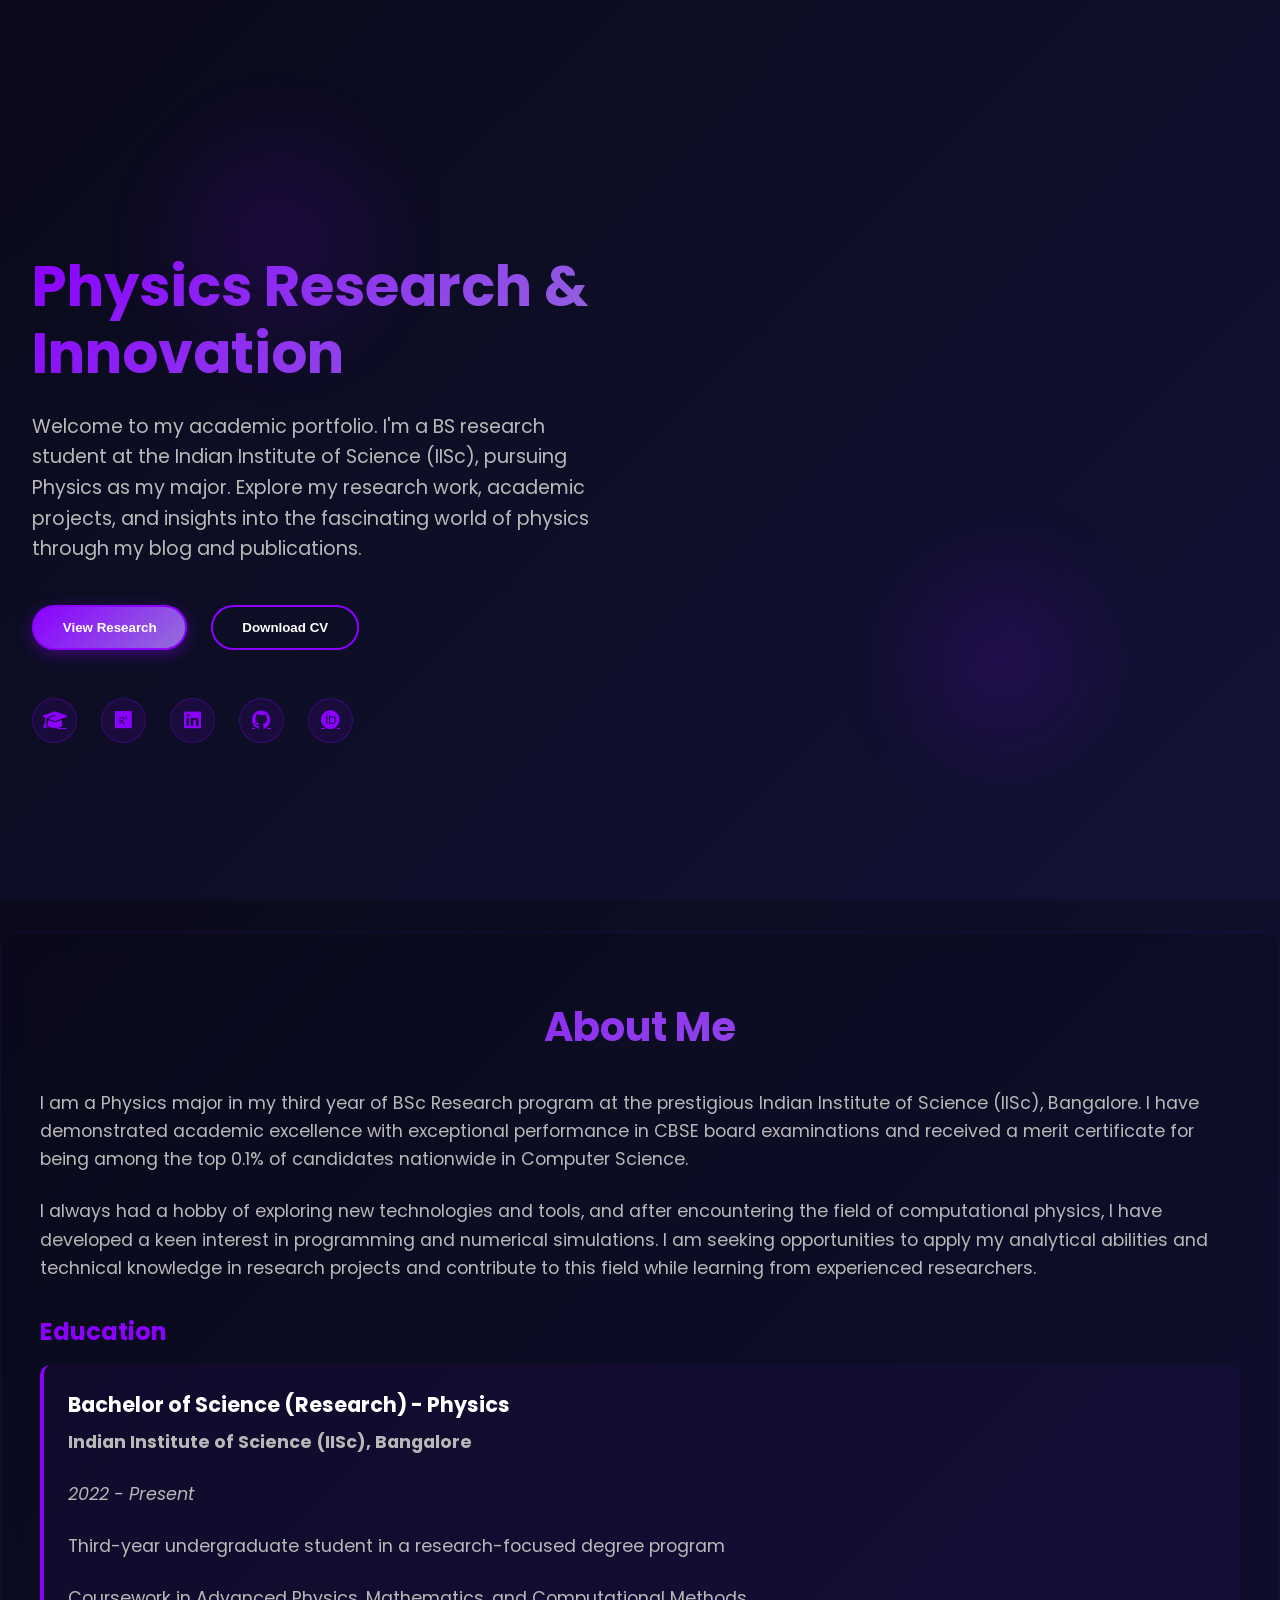
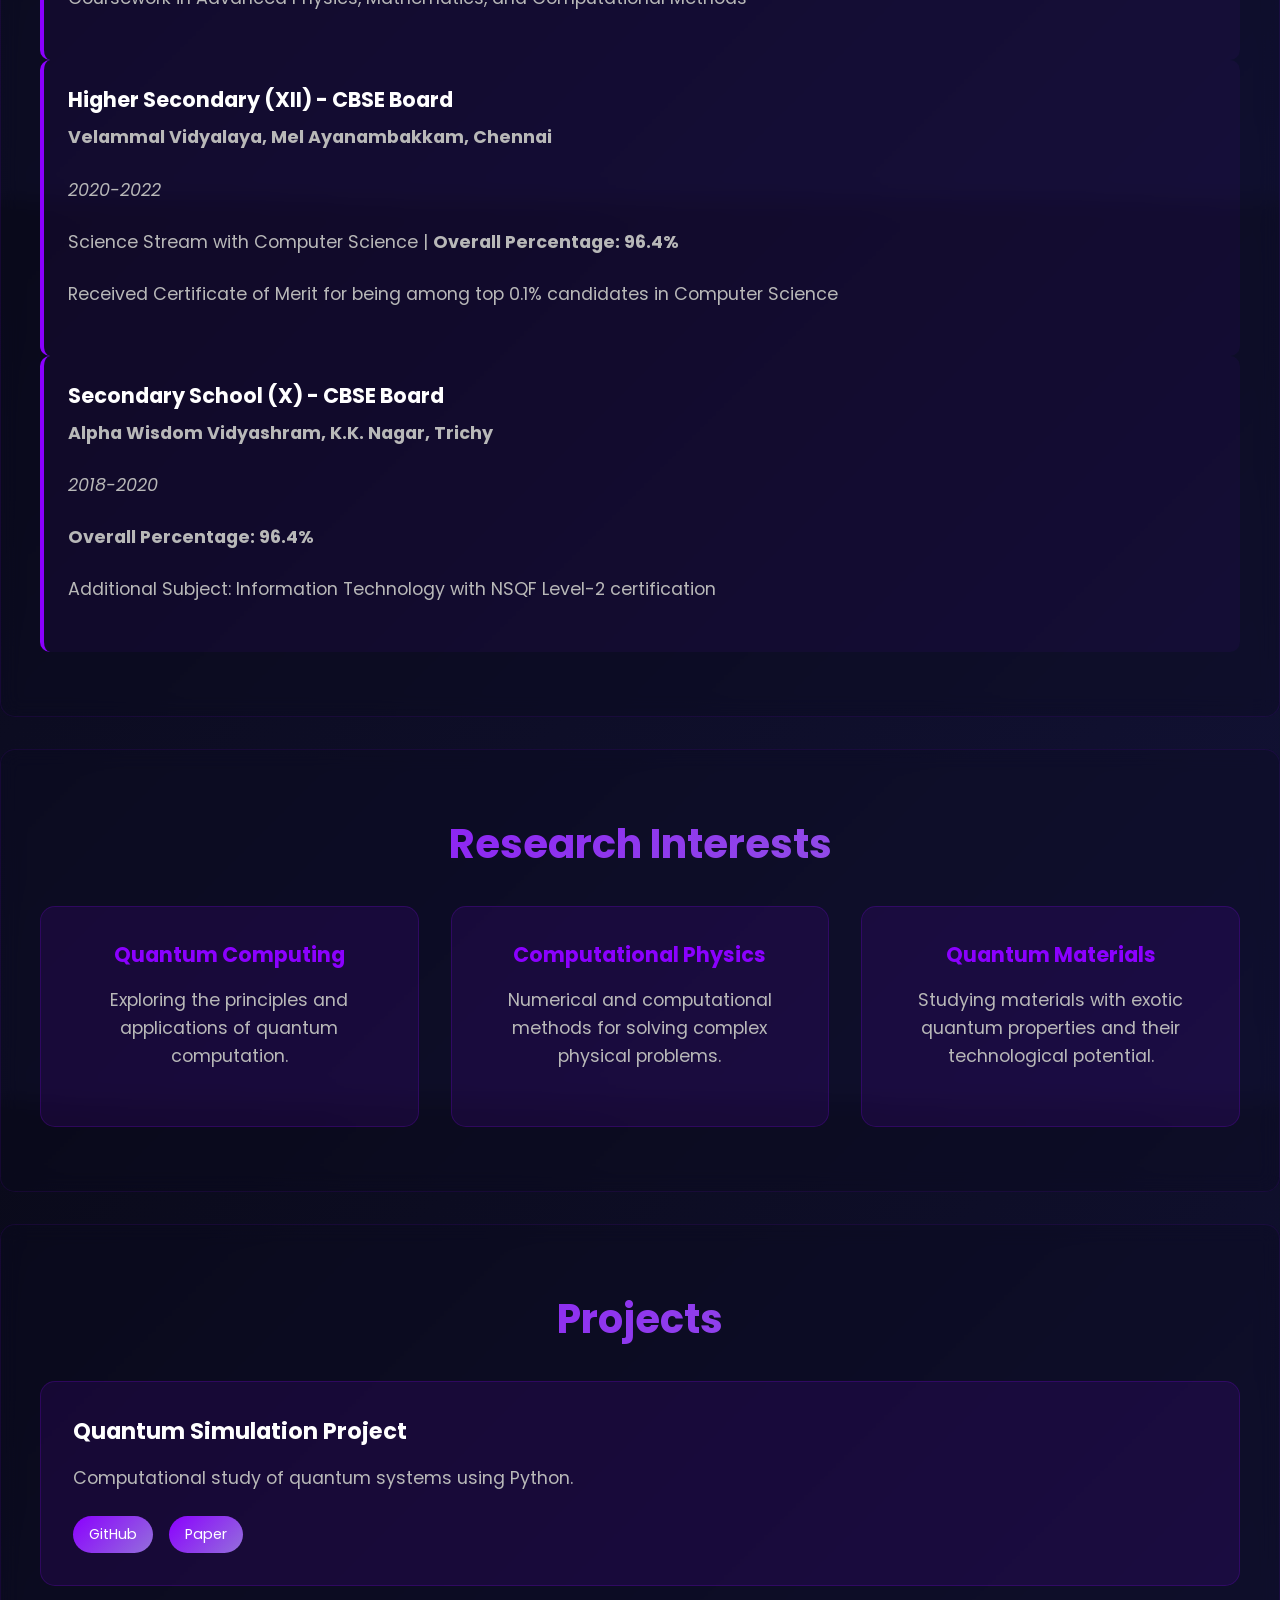
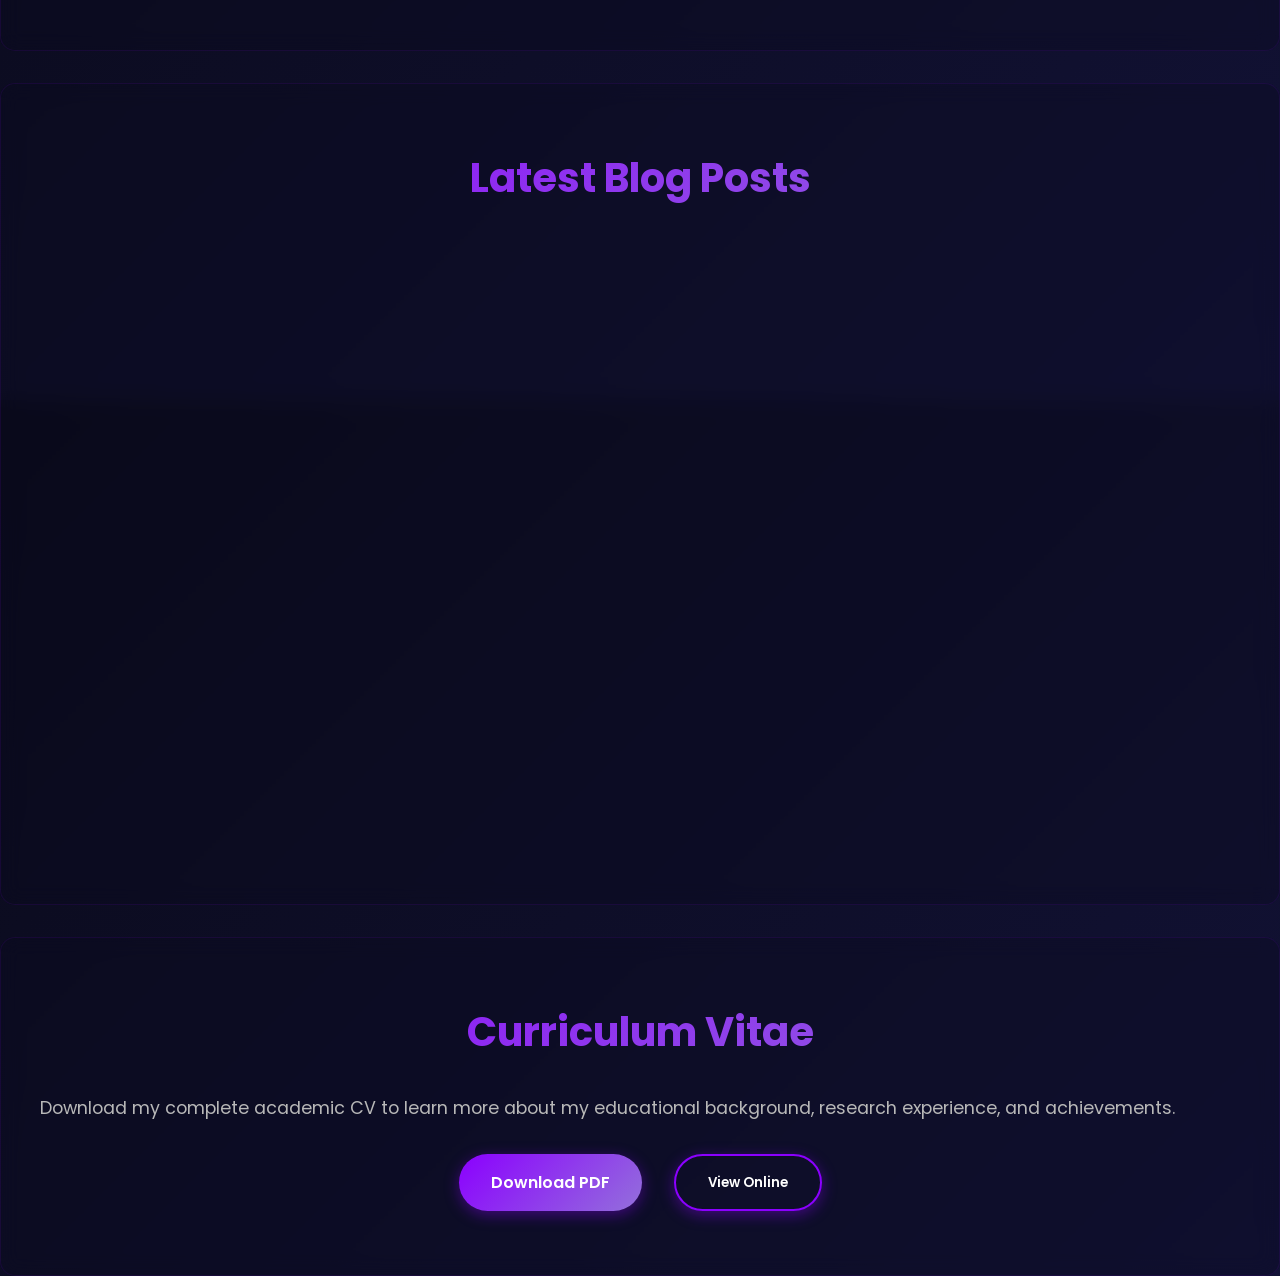
==== index.html @ 07edc9b4 "navigation added to index" ====
<!DOCTYPE html>
<html lang="en">

<head>
    <meta charset="UTF-8">
    <meta name="viewport" content="width=device-width, initial-scale=1.0">
    <title>Shaukat Aziz - Physics Research Student | IISc</title>
    <link rel="stylesheet" href="css/style.css">
    <link rel="stylesheet" href="https://cdnjs.cloudflare.com/ajax/libs/font-awesome/6.4.0/css/all.min.css" />
    <link href="https://fonts.googleapis.com/css2?family=Poppins:wght@400;500;600;700&display=swap" rel="stylesheet">
</head>

<body>
    <div id="navbar">
        <!-- Fallback navigation in case JS fails -->
        <nav style="display:none;" id="fallback-nav">
            <div class="nav-logo">Shaukat Aziz</div>
            <div class="nav-links">
                <a href="index.html">Home</a>
                <a href="tabs/research.html">Research</a>
                <a href="tabs/projects.html">Projects</a>
                <a href="tabs/blog.html">Blog</a>
                <a href="shaukat_cv.pdf" target="_blank">CV</a>
            </div>
            <button class="nav-contact">Contact</button>
        </nav>
    </div>
    <div class="background-elements"></div>
    <nav style="display:none"></nav> <!-- nav is now loaded dynamically -->
    <div class="container" id="home">
        <div class="content">
            <h1>Physics Research & Innovation</h1>
            <p>
                Welcome to my academic portfolio. I'm a BS research student at the Indian Institute of Science (IISc),
                pursuing Physics as my major. Explore my research work, academic projects, and insights into the
                fascinating world of physics through my blog and publications.
            </p>
            <div class="buttons">
                <button onclick="window.location.href='#research'">View Research</button>
                <button onclick="window.location.href='#cv'">Download CV</button>
            </div>
            <div class="social-icons">
                <a href="https://iisc.academia.edu/SHAUKATAZIZ" title="Academia.edu" target="_blank"><i class="fas fa-graduation-cap"></i></a>
                <a href="https://www.researchgate.net/profile/Z-Shaukata-Aziz" title="ResearchGate" target="_blank"><i class="fab fa-researchgate"></i></a>
                <a href="https://www.linkedin.com/in/z-shaukat-aziz-035901265/" title="LinkedIn" target="_blank"><i class="fab fa-linkedin"></i></a>
                <a href="https://github.com/SHAUKAT23" title="GitHub" target="_blank"><i class="fab fa-github"></i></a>
                <a href="https://orcid.org/my-orcid?orcid=0009-0002-1133-4041" title="ORCID" target="_blank"><i class="fab fa-orcid"></i></a>
            </div>
        </div>
        <div class="bg-main-container">
            <div class="bg-main">
                <iframe width="560" height="315" src="https://www.youtube.com/embed/JhHMJCUmq28?si=Xcz1kaFGHoLIWkFT" title="YouTube video player" frameborder="0" allow="accelerometer; autoplay; clipboard-write; encrypted-media; gyroscope; picture-in-picture; web-share" referrerpolicy="strict-origin-when-cross-origin" allowfullscreen style="border-radius: 15px; overflow: hidden;"></iframe>
            </div>
        </div>
    </div>

    <!-- About Section -->
    <section id="about" class="section">
        <div class="section-container">
            <h2>About Me</h2>
            <p>I am a Physics major in my third year of BSc Research program at the prestigious Indian Institute of Science (IISc), Bangalore. I have demonstrated academic excellence with exceptional performance in CBSE board examinations and received a merit certificate for being among the top 0.1% of candidates nationwide in Computer Science.</p>
            
            <p>I always had a hobby of exploring new technologies and tools, and after encountering the field of computational physics, I have developed a keen interest in programming and numerical simulations. I am seeking opportunities to apply my analytical abilities and technical knowledge in research projects and contribute to this field while learning from experienced researchers.</p>
            
            <div class="education-info">
                <h3>Education</h3>
                
                <div class="education-item">
                    <h4>Bachelor of Science (Research) - Physics</h4>
                    <p><strong>Indian Institute of Science (IISc), Bangalore</strong></p>
                    <p><em>2022 - Present</em></p>
                    <p>Third-year undergraduate student in a research-focused degree program</p>
                    <p>Coursework in Advanced Physics, Mathematics, and Computational Methods</p>
                </div>
                
                <div class="education-item">
                    <h4>Higher Secondary (XII) - CBSE Board</h4>
                    <p><strong>Velammal Vidyalaya, Mel Ayanambakkam, Chennai</strong></p>
                    <p><em>2020-2022</em></p>
                    <p>Science Stream with Computer Science | <strong>Overall Percentage: 96.4%</strong></p>
                    <p>Received Certificate of Merit for being among top 0.1% candidates in Computer Science</p>
                </div>
                
                <div class="education-item">
                    <h4>Secondary School (X) - CBSE Board</h4>
                    <p><strong>Alpha Wisdom Vidyashram, K.K. Nagar, Trichy</strong></p>
                    <p><em>2018-2020</em></p>
                    <p><strong>Overall Percentage: 96.4%</strong></p>
                    <p>Additional Subject: Information Technology with NSQF Level-2 certification</p>
                </div>
            </div>
        </div>
    </section>

    <!-- Research Section -->
    <section id="research" class="section">
        <div class="section-container">
            <h2>Research Interests</h2>
            <div class="research-areas">
                <div class="research-card">
                    <h3>Quantum Computing</h3>
                    <p>Exploring the principles and applications of quantum computation.</p>
                </div>
                <div class="research-card">
                    <h3>Computational Physics</h3>
                    <p>Numerical and computational methods for solving complex physical problems.</p>
                </div>
                <div class="research-card">
                    <h3>Quantum Materials</h3>
                    <p>Studying materials with exotic quantum properties and their technological potential.</p>
                </div>
            </div>
        </div>
    </section>

    <!-- Projects Section -->
    <section id="projects" class="section">
        <div class="section-container">
            <h2>Projects</h2>
            <div class="projects-grid">
                <div class="project-card">
                    <h3>Quantum Simulation Project</h3>
                    <p>Computational study of quantum systems using Python.</p>
                    <div class="project-links">
                        <a href="https://github.com/SHAUKAT23/PH354" class="project-link">GitHub</a>
                        <a href="project/PH354.pdf" class="project-link">Paper</a>
                    </div>
                </div>
            </div>
        </div>
    </section>

    <!-- Blog Section -->
    <section id="blog" class="section">
        <div class="section-container">
            <h2>Latest Blog Posts</h2>
            <div class="blog-posts">
                <iframe src="https://qphysix.blogspot.com/2025/06/quantum-computing.html" width="100%" height="600" style="border:none;overflow:auto;" title="Quantum Computing Blog"></iframe>
                <!--
                <article class="blog-post">
                    <h3>Understanding Quantum Entanglement</h3>
                    <p class="blog-date">Published on: [Date]</p>
                    <p>A deep dive into one of the most fascinating phenomena in quantum mechanics...</p>
                    <a href="#" class="read-more">Read More</a>
                </article>
                <article class="blog-post">
                    <h3>The Beauty of Mathematical Physics</h3>
                    <p class="blog-date">Published on: [Date]</p>
                    <p>Exploring how mathematics serves as the language of the universe...</p>
                    <a href="#" class="read-more">Read More</a>
                </article>
                -->
            </div>
        </div>
    </section>

    <!-- CV Section -->
    <section id="cv" class="section">
        <div class="section-container">
            <h2>Curriculum Vitae</h2>
            <p>Download my complete academic CV to learn more about my educational background, research experience, and achievements.</p>
            <div class="cv-actions">
                <a href="./shaukat_cv.pdf" class="cv-download-btn" download>Download PDF</a>
                <button class="cv-view-btn" onclick="openCVModal()">View Online</button>
            </div>
        </div>
    </section>

    <!-- CV Viewer Modal -->
    <div class="cv-viewer-modal" id="cvModal">
        <div class="cv-viewer-container">
            <div class="cv-viewer-header">
                <h3>Curriculum Vitae - Shaukat Aziz</h3>
                <button class="cv-close-btn" onclick="closeCVModal()">
                    <i class="fas fa-times"></i>
                </button>
            </div>
            <div class="cv-viewer-content">
                <iframe id="cvFrame" src=""></iframe>
            </div>
        </div>
    </div>
    <script src="tabs/nav.js"></script>
    <script src="js/script.js"></script>
</body>
</html>
---- css/style.css ----
* {
    margin: 0;
    padding: 0;
    box-sizing: border-box;
  }

  html, body {
    width: 100%;
    height: 100vh;
    font-family: 'Poppins', sans-serif;
    background: linear-gradient(135deg, #0a0a1a, #121236);
    color: #fff;
  }

  nav {
    width: 100%;
    display: flex;
    justify-content: space-between;
    align-items: center;
    padding: 1.5rem 2rem;
    background: rgba(10, 10, 30, 0.8);
    position: fixed;
    top: 0;
    z-index: 10;
    backdrop-filter: blur(10px);
    border-bottom: 1px solid rgba(139, 0, 255, 0.2);
  }

  .nav-logo {
    font-size: 1.8rem;
    font-weight: bold;
    color: #8B00FF;
    text-shadow: 0 0 10px #8B00FF, 0 0 20px rgba(139, 0, 255, 0.5);
    letter-spacing: 1px;
  }

  .nav-links {
    display: flex;
    gap: 2rem;
  }

  .nav-links a {
    text-decoration: none;
    color: #e0e0e0;
    font-size: 1rem;
    font-weight: 500;
    transition: all 0.3s ease;
    position: relative;
  }

  .nav-links a::after {
    content: '';
    position: absolute;
    width: 0;
    height: 2px;
    bottom: -5px;
    left: 0;
    background-color: #8B00FF;
    transition: width 0.3s ease;
  }

  .nav-links a:hover {
    color: #fff;
  }

  .nav-links a:hover::after {
    width: 100%;
  }

  .nav-contact {
    background: linear-gradient(135deg, #8B00FF, #9370db);
    color: #fff;
    border: none;
    padding: 0.7rem 1.5rem;
    border-radius: 30px;
    cursor: pointer;
    transition: all 0.3s ease;
    font-weight: 600;
    box-shadow: 0 4px 15px rgba(139, 0, 255, 0.4);
  }

  .nav-contact:hover {
    transform: translateY(-2px);
    box-shadow: 0 6px 20px rgba(139, 0, 255, 0.6);
  }

  .container {
    display: flex;
    align-items: center;
    justify-content: space-around;
    padding: 8rem 2rem 2rem;
    min-height: 100vh;
    gap: 2rem;
    flex-wrap: wrap;
  }

  .content {
    flex: 1 1 45%;
    max-width: 600px;
    z-index: 1;
  }

  .content h1 {
    font-size: 3.5rem;
    color: #fff;
    margin-bottom: 1.5rem;
    line-height: 1.2;
    background: linear-gradient(135deg, #8B00FF, #9370db);
    -webkit-background-clip: text;
    background-clip: text;
    -webkit-text-fill-color: transparent;
    text-shadow: none;
  }

  .content p {
    font-size: 1.2rem;
    color: #b8b8b8;
    margin-bottom: 2.5rem;
    line-height: 1.6;
  }

  .buttons {
    display: flex;
    gap: 1.5rem;
    margin-bottom: 3rem;
  }

  .buttons button {
    background: transparent;
    border: 2px solid #8B00FF;
    color: #fff;
    padding: 0.8rem 1.8rem;
    border-radius: 30px;
    cursor: pointer;
    transition: all 0.3s ease;
    font-weight: 600;
    position: relative;
    overflow: hidden;
    z-index: 1;
  }

  .buttons button::before {
    content: '';
    position: absolute;
    top: 0;
    left: 0;
    width: 0;
    height: 100%;
    background: linear-gradient(135deg, #8B00FF, #9370db);
    transition: width 0.3s ease;
    z-index: -1;
  }

  .buttons button:hover::before {
    width: 100%;
  }

  .buttons button:first-child {
    background: linear-gradient(135deg, #8B00FF, #9370db);
    box-shadow: 0 4px 15px rgba(139, 0, 255, 0.4);
  }

  .buttons button:first-child:hover {
    transform: translateY(-2px);
    box-shadow: 0 6px 20px rgba(139, 0, 255, 0.6);
  }

  .social-icons {
    display: flex;
    gap: 1.5rem;
  }

  .social-icons a {
    display: flex;
    align-items: center;
    justify-content: center;
    width: 45px;
    height: 45px;
    background: rgba(139, 0, 255, 0.1);
    border-radius: 50%;
    color: #8B00FF;
    font-size: 1.2rem;
    transition: all 0.3s ease;
    border: 1px solid rgba(139, 0, 255, 0.3);
  }

  .social-icons a:hover {
    background: rgba(139, 0, 255, 0.2);
    color: #fff;
    transform: translateY(-3px);
    box-shadow: 0 5px 15px rgba(139, 0, 255, 0.3);
  }

  .bg-main-container {
    flex: 1 1 45%;
    display: flex;
    justify-content: flex-end;
    overflow: hidden;
    max-width: 600px;
  }

  .bg-main {
    width: 100%;
    height: 375px;
    display: flex;
    justify-content: center;
    align-items: center;
  }


  spline-viewer {
    width: 100%;
    user-select: none;
    pointer-events: none;
    height: 500px;
  }

  .background-elements::before,
  .background-elements::after {
    content: "";
    position: absolute;
    width: 300px;
    height: 300px;
    border-radius: 50%;
    background: radial-gradient(circle, rgba(139, 0, 255, 0.15) 0%, transparent 70%);
    z-index: 0;
    pointer-events: none;
    filter: blur(20px);
  }

  .background-elements::before {
    top: 10%;
    left: 10%;
  }

  .background-elements::after {
    bottom: 10%;
    right: 10%;
  }

  /* Hamburger Menu */
  .hamburger {
    display: none;
    cursor: pointer;
    width: 30px;
    height: 20px;
    position: relative;
    z-index: 100;
  }

  .hamburger span {
    display: block;
    position: absolute;
    height: 3px;
    width: 100%;
    background: #8B00FF;
    border-radius: 3px;
    opacity: 1;
    left: 0;
    transform: rotate(0deg);
    transition: all 0.3s ease;
  }

  .hamburger span:nth-child(1) {
    top: 0;
  }

  .hamburger span:nth-child(2),
  .hamburger span:nth-child(3) {
    top: 10px;
  }

  .hamburger span:nth-child(4) {
    top: 20px;
  }

  .hamburger.open span:nth-child(1),
  .hamburger.open span:nth-child(4) {
    top: 10px;
    width: 0%;
    left: 50%;
  }

  .hamburger.open span:nth-child(2) {
    transform: rotate(45deg);
  }

  .hamburger.open span:nth-child(3) {
    transform: rotate(-45deg);
  }

  .mobile-menu {
    position: fixed;
    top: 0;
    right: -100%;
    width: 70%;
    height: 100vh;
    background: rgba(10, 10, 30, 0.98);
    backdrop-filter: blur(15px);
    display: flex;
    flex-direction: column;
    align-items: center;
    justify-content: flex-start;
    gap: 2rem;
    transition: all 0.5s ease;
    z-index: 99;
    padding: 5rem 2rem 2rem;
    border-left: 1px solid rgba(139, 0, 255, 0.3);
    box-shadow: -5px 0 30px rgba(0, 0, 0, 0.3);
  }

  .mobile-menu.open {
    right: 0;
  }

  .mobile-menu a {
    color: #e0e0e0;
    text-decoration: none;
    font-size: 1.2rem;
    transition: all 0.3s ease;
    position: relative;
    width: 100%;
    text-align: center;
    padding: 0.5rem 0;
  }

  .mobile-menu a::after {
    content: '';
    position: absolute;
    width: 0;
    height: 2px;
    bottom: 0;
    left: 0;
    background-color: #8B00FF;
    transition: width 0.3s ease;
  }

  .mobile-menu a:hover {
    color: #fff;
  }

  .mobile-menu a:hover::after {
    width: 100%;
  }

  .mobile-menu .nav-contact {
    margin-top: 1rem;
    width: 80%;
  }

  .close-btn {
    position: absolute;
    top: 1.5rem;
    right: 1.5rem;
    font-size: 1.5rem;
    color: #e0e0e0;
    cursor: pointer;
    transition: all 0.3s ease;
  }

  .close-btn:hover {
    color: #8B00FF;
    transform: rotate(90deg);
  }

  .overlay {
    position: fixed;
    top: 0;
    left: 0;
    width: 100%;
    height: 100%;
    background: rgba(0, 0, 0, 0.5);
    z-index: 98;
    opacity: 0;
    visibility: hidden;
    transition: all 0.3s ease;
  }

  .overlay.active {
    opacity: 1;
    visibility: visible;
  }

  /* Rounded Spline Container */
  .rounded-spline-container {
    border-radius: 25px;
    overflow: hidden;
    border: 2px solid rgba(139, 0, 255, 0.3);
    box-shadow: 0 10px 30px rgba(139, 0, 255, 0.2);
    background: rgba(139, 0, 255, 0.05);
    backdrop-filter: blur(10px);
  }

  .rounded-spline-container spline-viewer {
    border-radius: 23px;
  }

  /* CV Themed Viewer */
  .cv-viewer-modal {
    position: fixed;
    top: 0;
    left: 0;
    width: 100%;
    height: 100%;
    background: rgba(10, 10, 30, 0.95);
    backdrop-filter: blur(15px);
    z-index: 1000;
    display: none;
    align-items: center;
    justify-content: center;
    padding: 2rem;
  }

  .cv-viewer-container {
    width: 90%;
    max-width: 900px;
    height: 90%;
    background: rgba(10, 10, 30, 0.9);
    border-radius: 20px;
    border: 2px solid rgba(139, 0, 255, 0.3);
    box-shadow: 0 20px 50px rgba(139, 0, 255, 0.3);
    display: flex;
    flex-direction: column;
    overflow: hidden;
  }

  .cv-viewer-header {
    padding: 1.5rem 2rem;
    background: linear-gradient(135deg, #8B00FF, #9370db);
    color: white;
    display: flex;
    justify-content: space-between;
    align-items: center;
  }

  .cv-viewer-header h3 {
    margin: 0;
    font-size: 1.3rem;
  }

  .cv-close-btn {
    background: none;
    border: none;
    color: white;
    font-size: 1.5rem;
    cursor: pointer;
    transition: all 0.3s ease;
  }

  .cv-close-btn:hover {
    transform: rotate(90deg);
    opacity: 0.8;
  }

  .cv-viewer-content {
    flex: 1;
    overflow: hidden;
  }

  .cv-viewer-content iframe {
    width: 100%;
    height: 100%;
    border: none;
    background: white;
  }

  @media (max-width: 992px) {
    .content h1 {
      font-size: 2.8rem;
    }
  }

  @media (max-width: 768px) {
    .container {
      flex-direction: column;
      align-items: center;
      text-align: center;
      padding-top: 6rem;
    }

    .bg-main-container,
    .content {
      flex: 1 1 100%;
      width: 100%;
      max-width: 100%;
      padding: 0 1rem;
    }

    .bg-main {
      width: 100%;
      height: 238px;
    }

    spline-viewer {
        margin-left: 70px;
      width: 100%;
      height: 350px;

    }
    .nav-links {
      display: none;
    }

    .nav-contact {
      display: none;
    }

    .hamburger {
      display: block;
    }

    .buttons {
      justify-content: center;
    }

    .social-icons {
      justify-content: center;
    }

    .content h1 {
      font-size: 2.5rem;
    }
  }

  @media (max-width: 480px) {
    .content h1 {
      font-size: 2rem;
    }

    .content p {
      font-size: 1rem;
    }

    .buttons {
      flex-direction: column;
      gap: 1rem;
    }

    .buttons button {
      width: 100%;
    }

    spline-viewer {
      height: 250px;
    }

    .mobile-menu {
      width: 85%;
    }

    .background-elements::before,
    .background-elements::after {
      width: 200px;
      height: 200px;
    }
  }

  /* Academic Portfolio Sections */
  .section {
    padding: 4rem 2rem;
    min-height: auto;
    background: rgba(10, 10, 30, 0.3);
    margin: 2rem 0;
    border-radius: 15px;
    backdrop-filter: blur(10px);
    border: 1px solid rgba(139, 0, 255, 0.1);
  }

  .section-container {
    max-width: 1200px;
    margin: 0 auto;
  }

  .section h2 {
    font-size: 2.5rem;
    color: #fff;
    margin-bottom: 2rem;
    text-align: center;
    background: linear-gradient(135deg, #8B00FF, #9370db);
    -webkit-background-clip: text;
    background-clip: text;
    -webkit-text-fill-color: transparent;
  }

  .section p {
    font-size: 1.1rem;
    color: #b8b8b8;
    line-height: 1.6;
    margin-bottom: 1.5rem;
  }

  /* Education Section */
  .education-info {
    margin-top: 2rem;
  }

  .education-info h3 {
    color: #8B00FF;
    font-size: 1.5rem;
    margin-bottom: 1rem;
  }

  .education-item {
    background: rgba(139, 0, 255, 0.05);
    padding: 1.5rem;
    border-radius: 10px;
    border-left: 4px solid #8B00FF;
  }

  .education-item h4 {
    color: #fff;
    font-size: 1.3rem;
    margin-bottom: 0.5rem;
  }

  /* Research Areas */
  .research-areas {
    display: grid;
    grid-template-columns: repeat(auto-fit, minmax(300px, 1fr));
    gap: 2rem;
    margin-top: 2rem;
  }

  .research-card {
    background: rgba(139, 0, 255, 0.1);
    padding: 2rem;
    border-radius: 15px;
    border: 1px solid rgba(139, 0, 255, 0.2);
    transition: all 0.3s ease;
    text-align: center;
  }

  .research-card:hover {
    transform: translateY(-5px);
    box-shadow: 0 10px 30px rgba(139, 0, 255, 0.3);
    background: rgba(139, 0, 255, 0.15);
  }

  .research-card h3 {
    color: #8B00FF;
    font-size: 1.3rem;
    margin-bottom: 1rem;
  }

  /* Projects Grid */
  .projects-grid {
    display: grid;
    grid-template-columns: repeat(auto-fit, minmax(350px, 1fr));
    gap: 2rem;
    margin-top: 2rem;
  }

  .project-card {
    background: rgba(139, 0, 255, 0.1);
    padding: 2rem;
    border-radius: 15px;
    border: 1px solid rgba(139, 0, 255, 0.2);
    transition: all 0.3s ease;
  }

  .project-card:hover {
    transform: translateY(-5px);
    box-shadow: 0 10px 30px rgba(139, 0, 255, 0.3);
  }

  .project-card h3 {
    color: #fff;
    font-size: 1.4rem;
    margin-bottom: 1rem;
  }

  .project-links {
    display: flex;
    gap: 1rem;
    margin-top: 1.5rem;
  }

  .project-link {
    background: linear-gradient(135deg, #8B00FF, #9370db);
    color: #fff;
    padding: 0.5rem 1rem;
    border-radius: 20px;
    text-decoration: none;
    font-size: 0.9rem;
    transition: all 0.3s ease;
  }

  .project-link:hover {
    transform: translateY(-2px);
    box-shadow: 0 5px 15px rgba(139, 0, 255, 0.4);
  }

  /* Blog Posts */
  .blog-posts {
    display: grid;
    grid-template-columns: repeat(auto-fit, minmax(400px, 1fr));
    gap: 2rem;
    margin-top: 2rem;
  }

  .blog-post {
    background: rgba(139, 0, 255, 0.05);
    padding: 2rem;
    border-radius: 15px;
    border-left: 4px solid #8B00FF;
    transition: all 0.3s ease;
  }

  .blog-post:hover {
    background: rgba(139, 0, 255, 0.1);
    transform: translateX(5px);
  }

  .blog-post h3 {
    color: #fff;
    font-size: 1.3rem;
    margin-bottom: 0.5rem;
  }

  .blog-date {
    color: #8B00FF;
    font-size: 0.9rem;
    margin-bottom: 1rem;
  }

  .read-more {
    color: #8B00FF;
    text-decoration: none;
    font-weight: 600;
    transition: all 0.3s ease;
  }

  .read-more:hover {
    color: #fff;
  }

  /* CV Section */
  .cv-actions {
    display: flex;
    gap: 2rem;
    justify-content: center;
    margin-top: 2rem;
  }

  .cv-download-btn,
  .cv-view-btn {
    background: linear-gradient(135deg, #8B00FF, #9370db);
    color: #fff;
    padding: 1rem 2rem;
    border-radius: 30px;
    text-decoration: none;
    font-weight: 600;
    transition: all 0.3s ease;
    box-shadow: 0 4px 15px rgba(139, 0, 255, 0.4);
  }

  .cv-view-btn {
    background: transparent;
    border: 2px solid #8B00FF;
    cursor: pointer;
    font-family: inherit;
  }

  .cv-download-btn:hover,
  .cv-view-btn:hover {
    transform: translateY(-3px);
    box-shadow: 0 8px 25px rgba(139, 0, 255, 0.6);
  }

  /* Mobile Responsiveness for Sections */
  @media (max-width: 768px) {
    .section {
      padding: 2rem 1rem;
      margin: 1rem 0;
    }

    .section h2 {
      font-size: 2rem;
    }

    .research-areas {
      grid-template-columns: 1fr;
    }

    .projects-grid {
      grid-template-columns: 1fr;
    }

    .blog-posts {
      grid-template-columns: 1fr;
    }

    .cv-actions {
      flex-direction: column;
      align-items: center;
    }

    .project-links {
      justify-content: center;
    }
  }
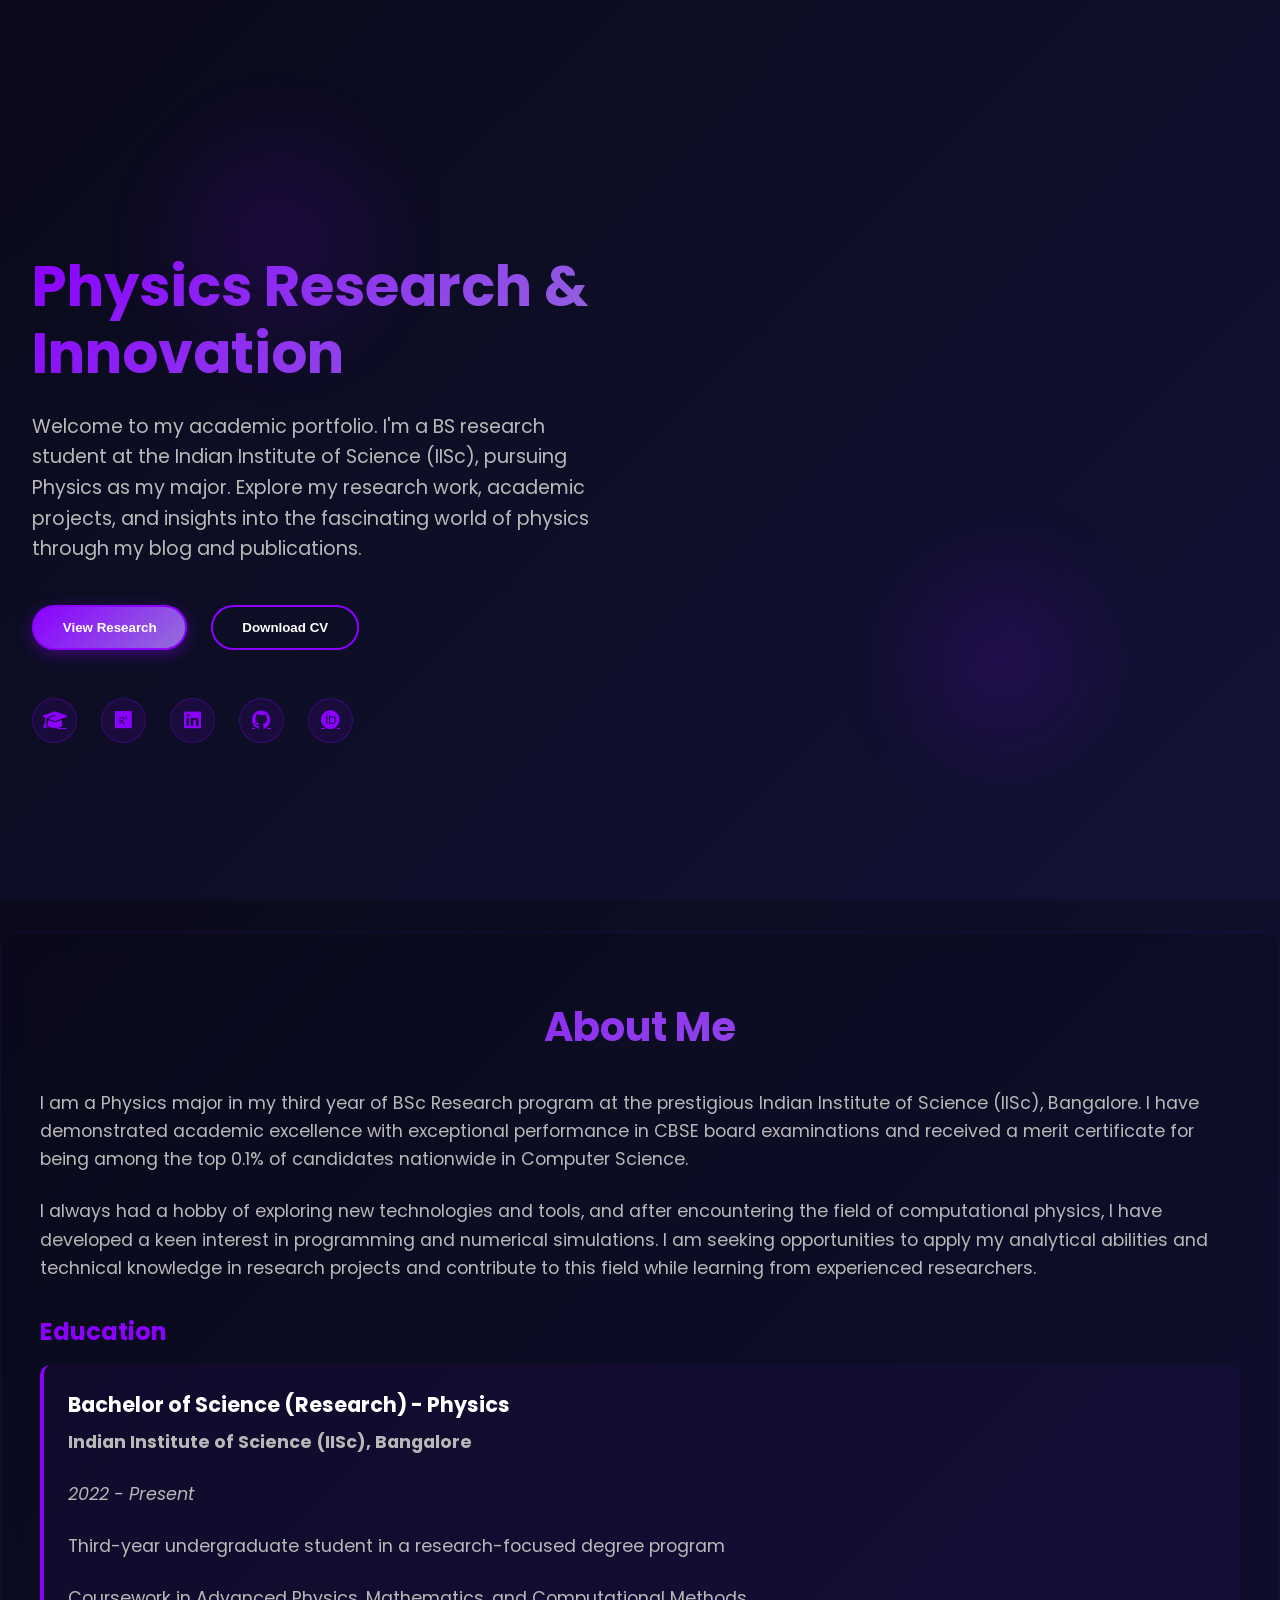
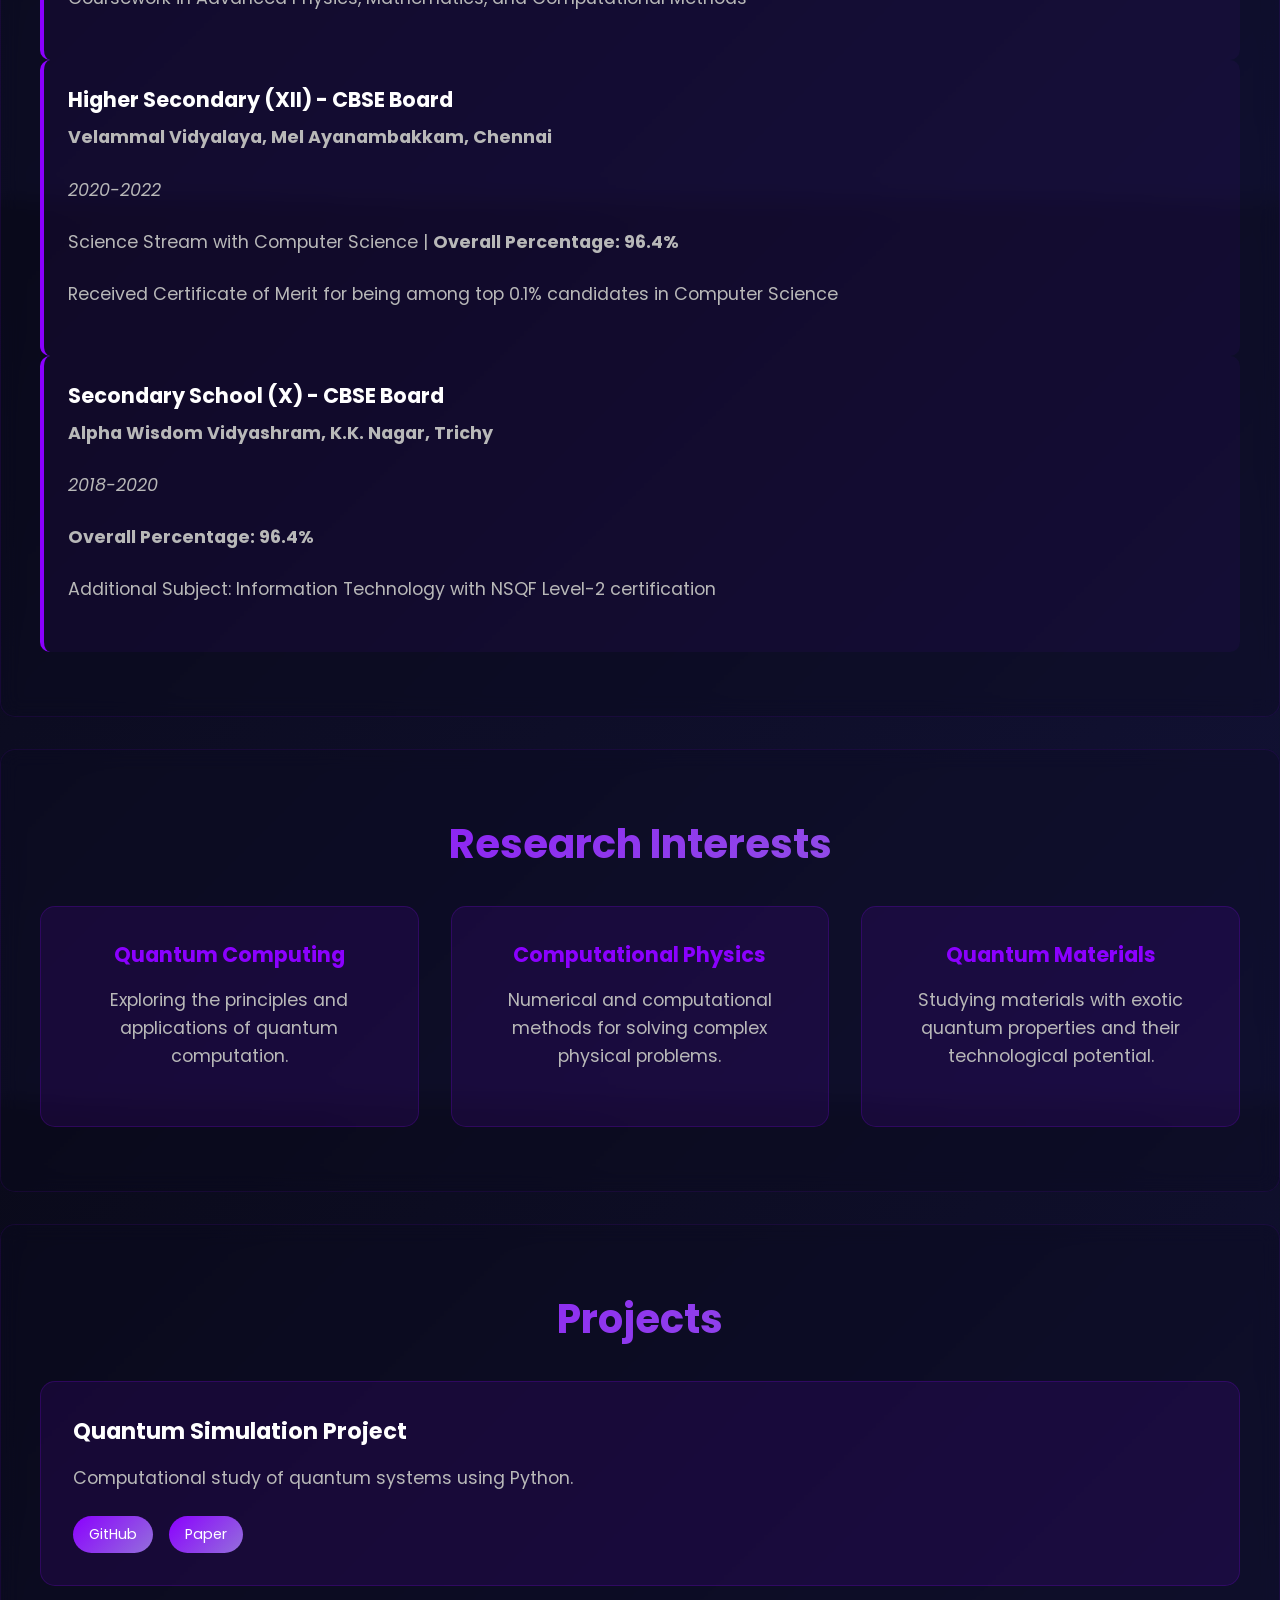
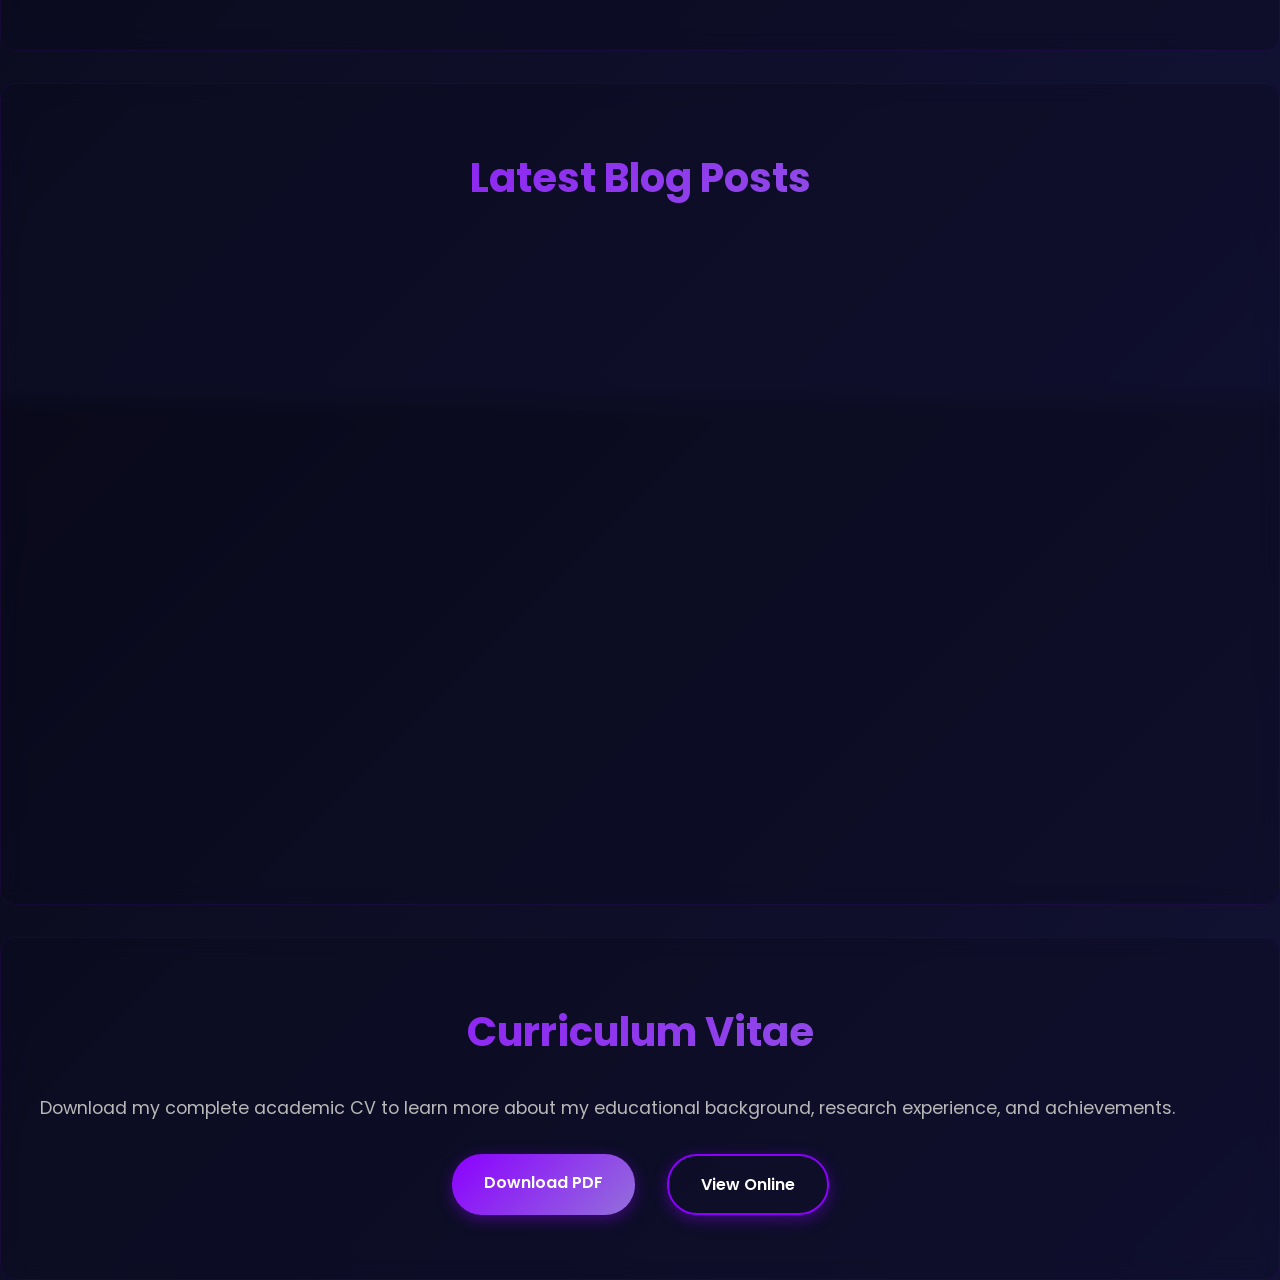
==== commit a21c37f2: "view online 1" ====
--- a/index.html
+++ b/index.html
@@ -161,7 +161,7 @@
             <p>Download my complete academic CV to learn more about my educational background, research experience, and achievements.</p>
             <div class="cv-actions">
                 <a href="./shaukat_cv.pdf" class="cv-download-btn" download>Download PDF</a>
-                <button class="cv-view-btn" onclick="openCVModal()">View Online</button>
+                <a href="./shaukat_cv.pdf" class="cv-view-btn" target="_blank">View Online</a>
             </div>
         </div>
     </section>
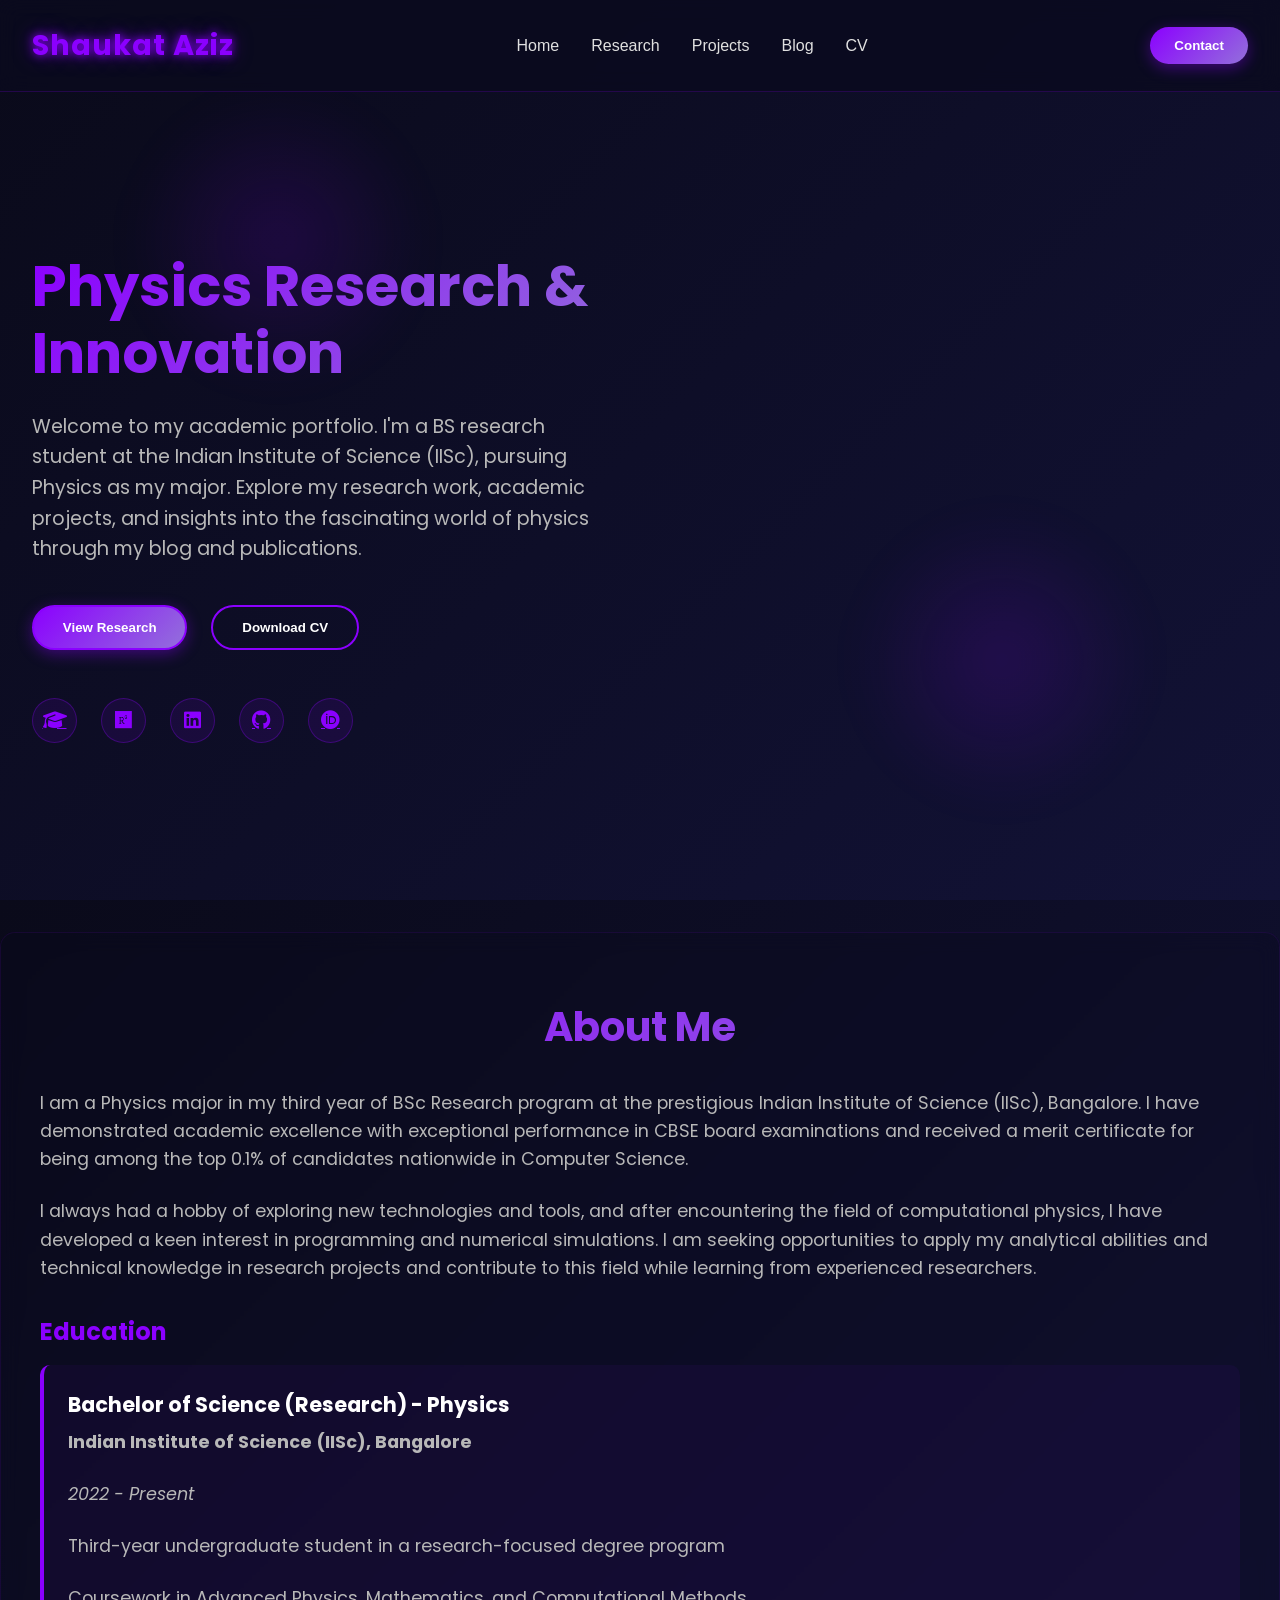
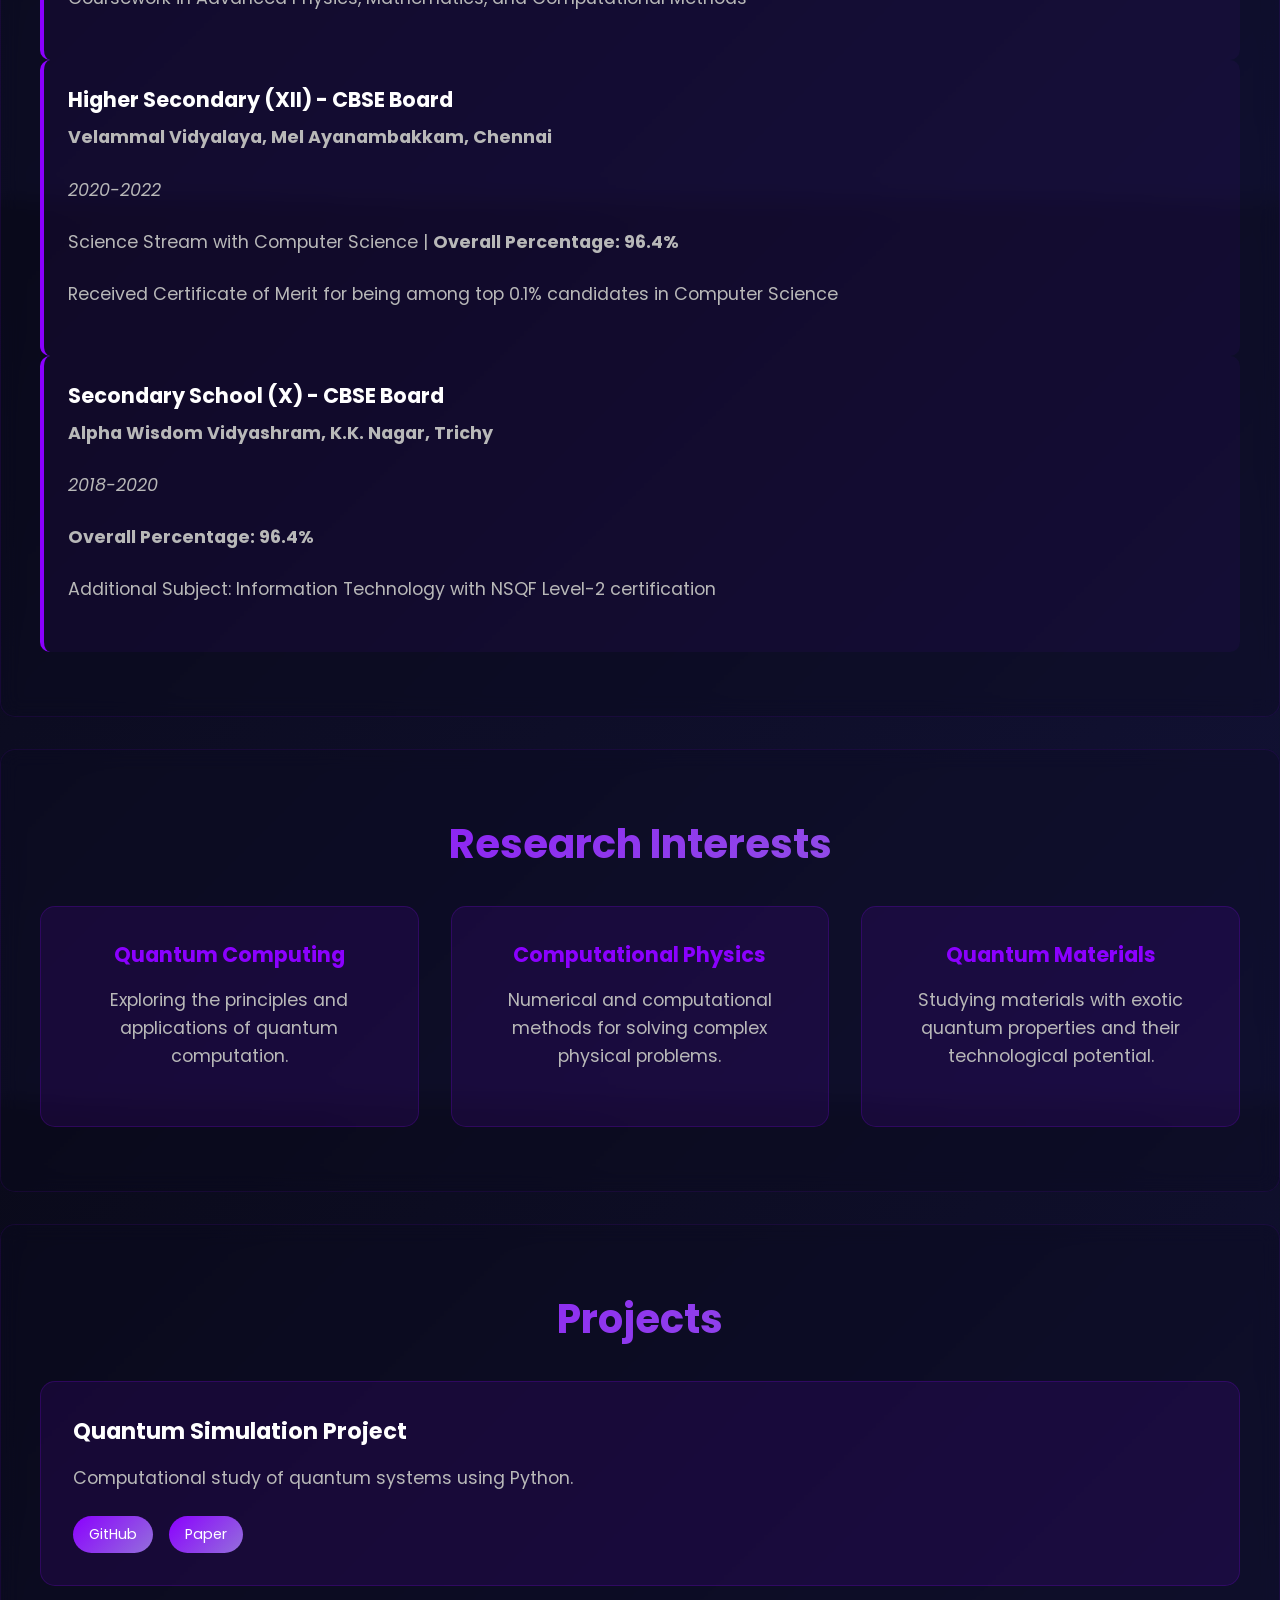
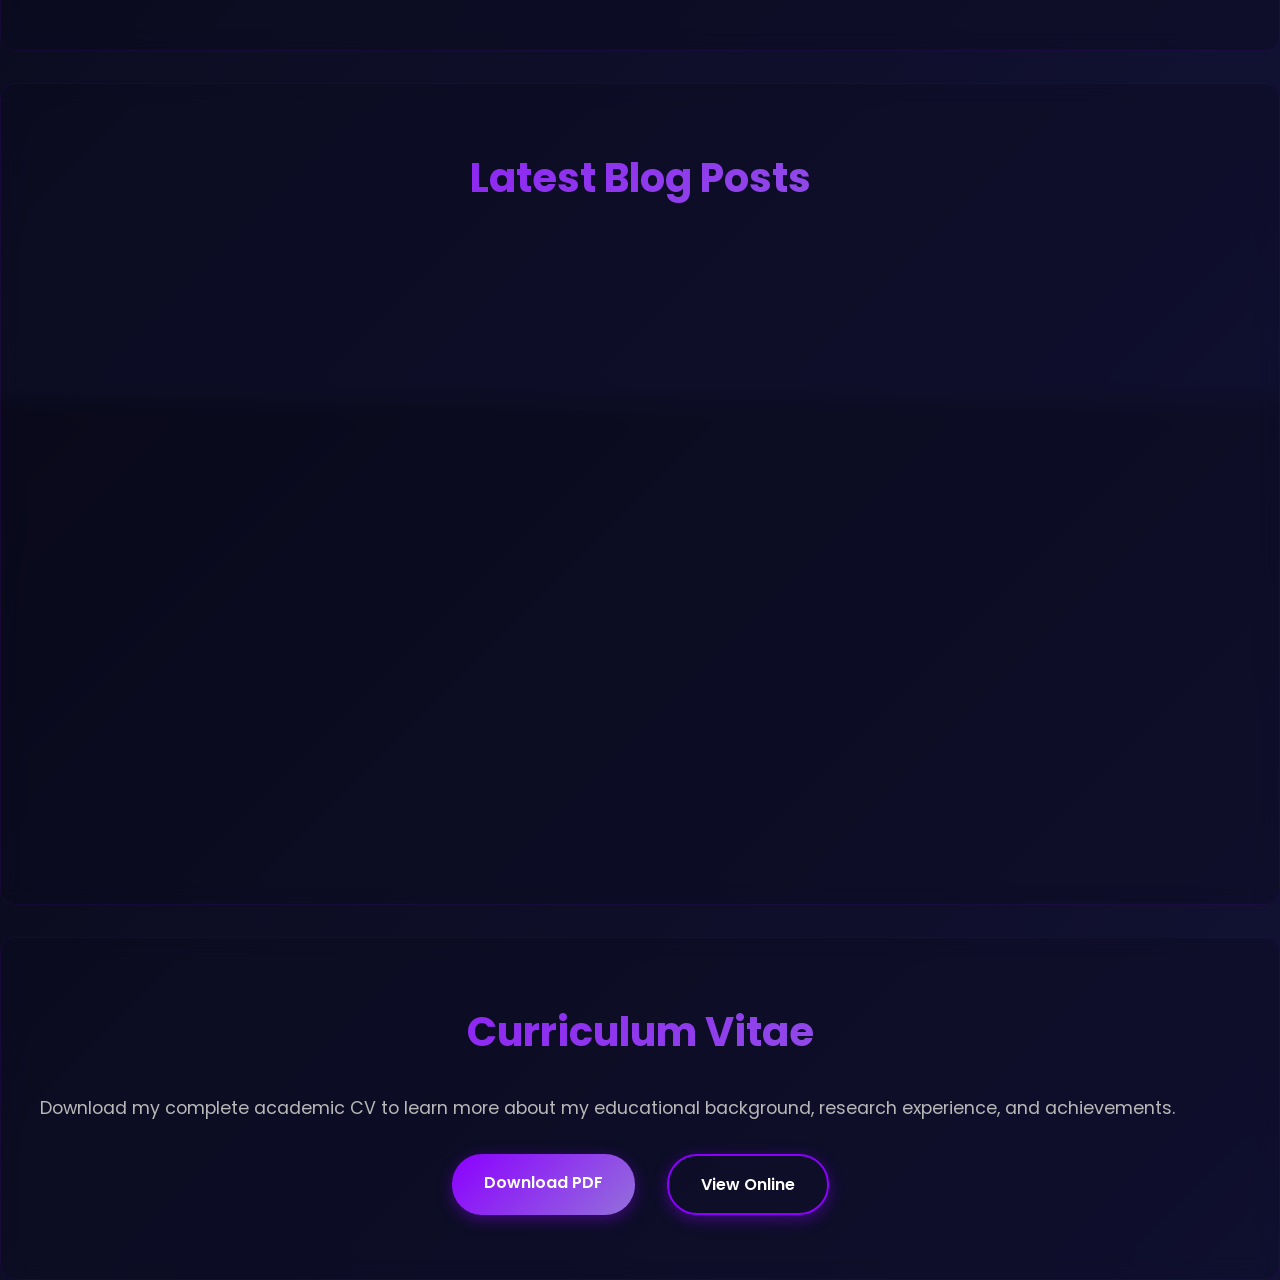
==== commit 972fdb7f: "Add navigation bar injection from nav.html with fallback handling" ====
--- a/index.html
+++ b/index.html
@@ -12,8 +12,7 @@
 
 <body>
     <div id="navbar">
-        <!-- Fallback navigation in case JS fails -->
-        <nav style="display:none;" id="fallback-nav">
+        <nav>
             <div class="nav-logo">Shaukat Aziz</div>
             <div class="nav-links">
                 <a href="index.html">Home</a>
@@ -161,7 +160,7 @@
             <p>Download my complete academic CV to learn more about my educational background, research experience, and achievements.</p>
             <div class="cv-actions">
                 <a href="./shaukat_cv.pdf" class="cv-download-btn" download>Download PDF</a>
-                <a href="./shaukat_cv.pdf" class="cv-view-btn" target="_blank">View Online</a>
+                <a href="./shaukat_cv.pdf" class="cv-view-btn" target="_blank" rel="noopener">View Online</a>
             </div>
         </div>
     </section>
@@ -180,7 +179,6 @@
             </div>
         </div>
     </div>
-    <script src="tabs/nav.js"></script>
     <script src="js/script.js"></script>
 </body>
 </html>
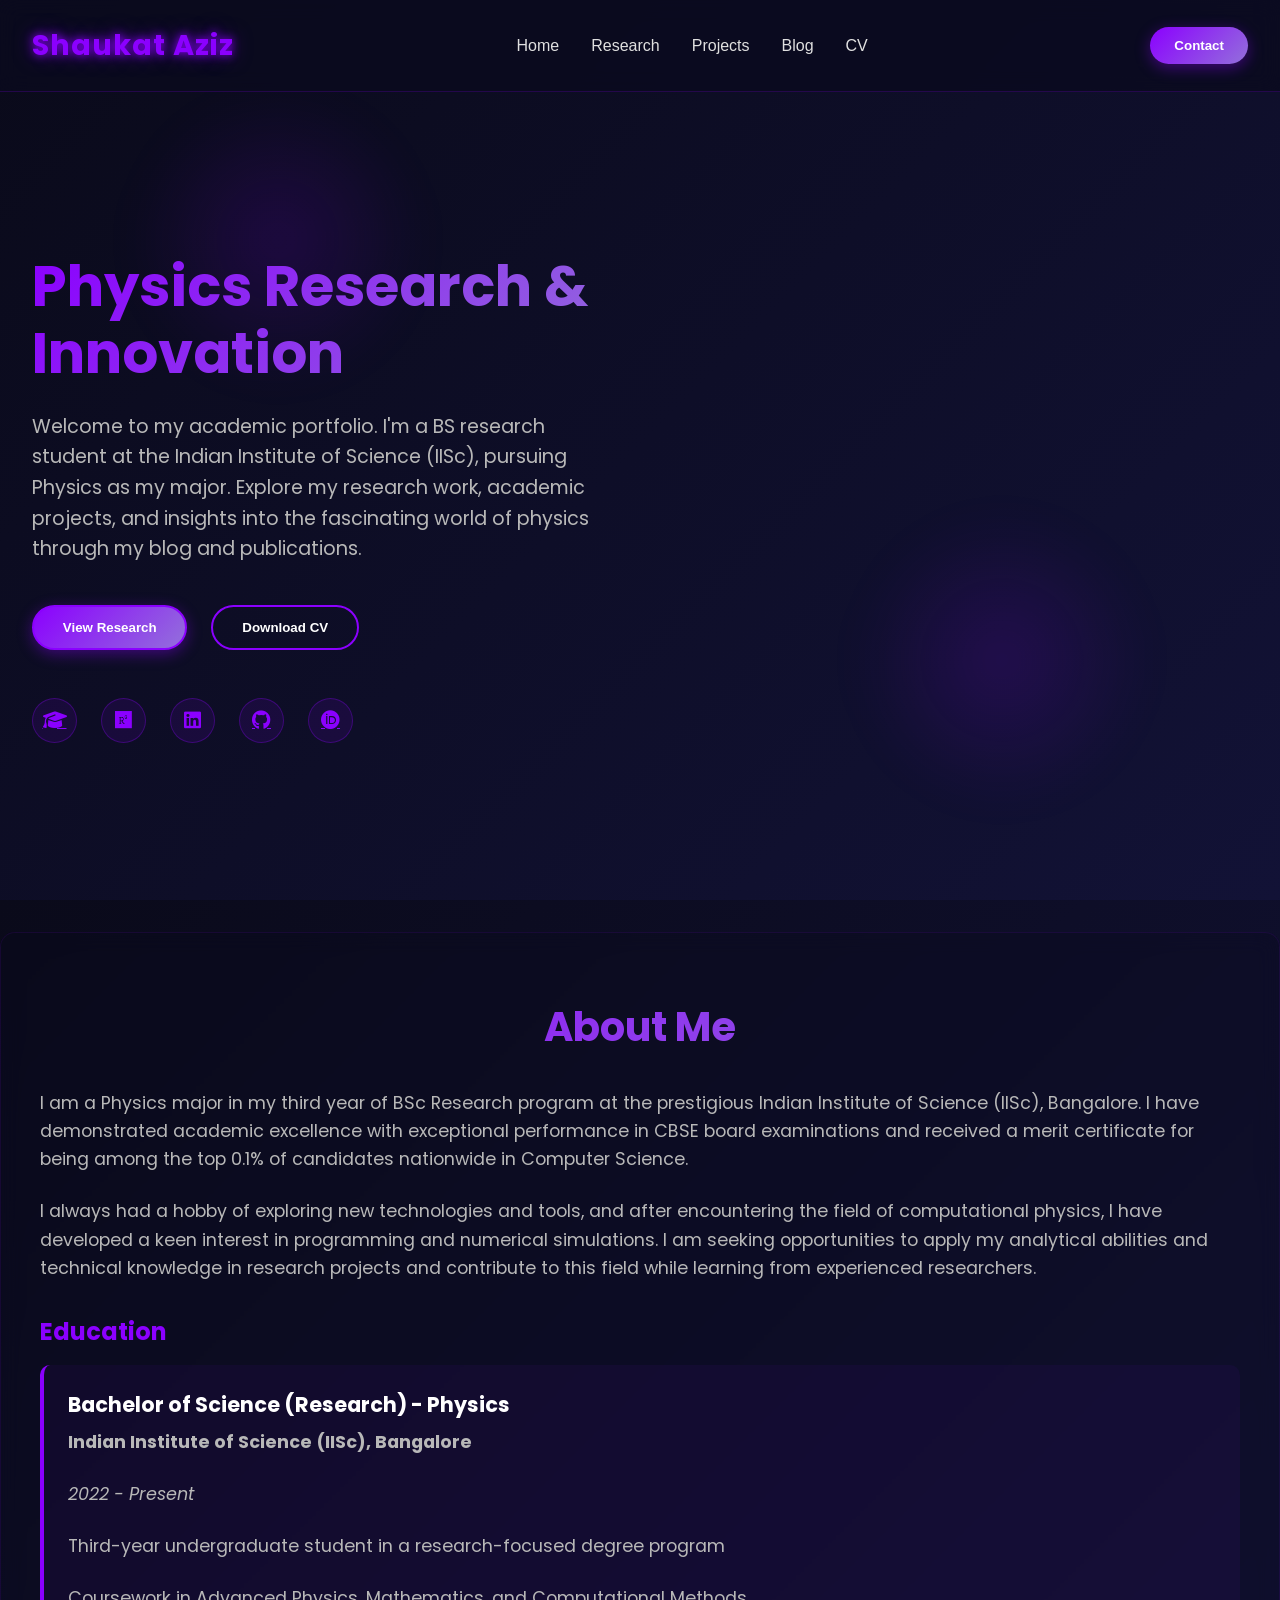
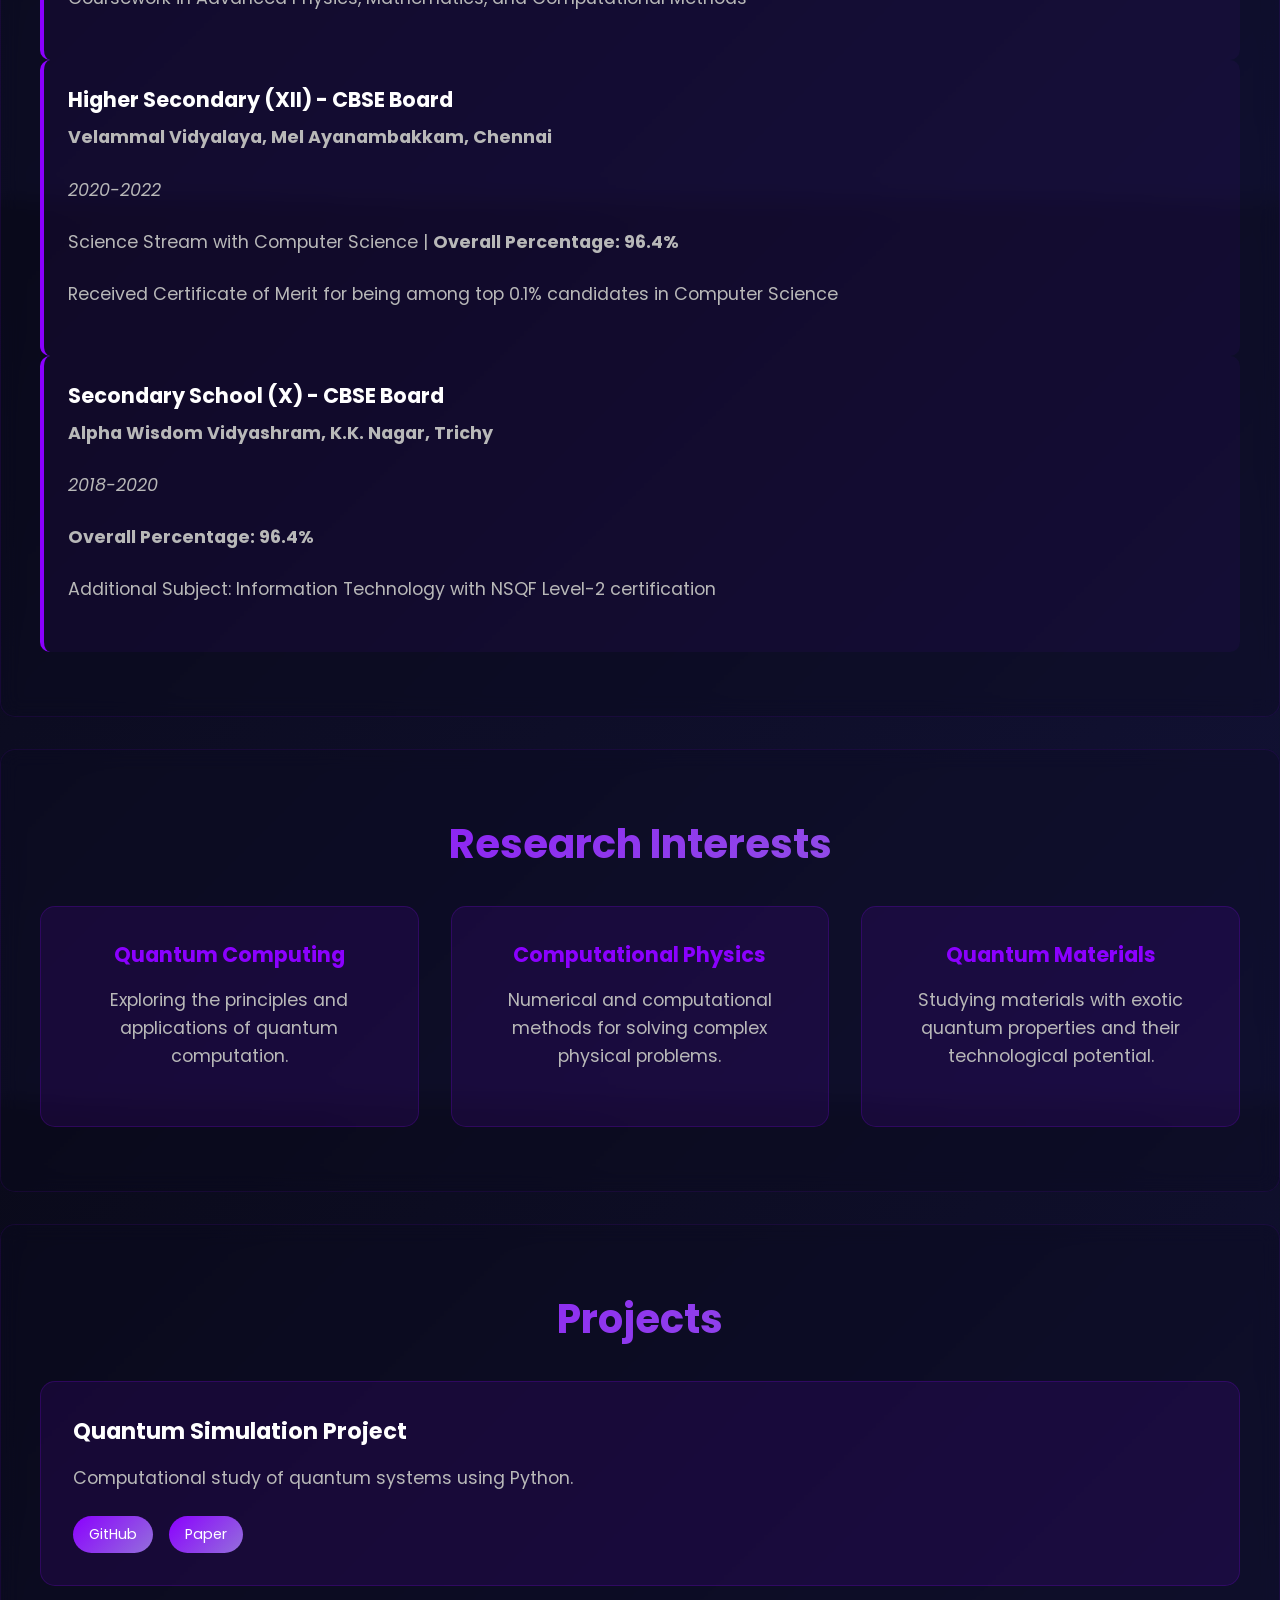
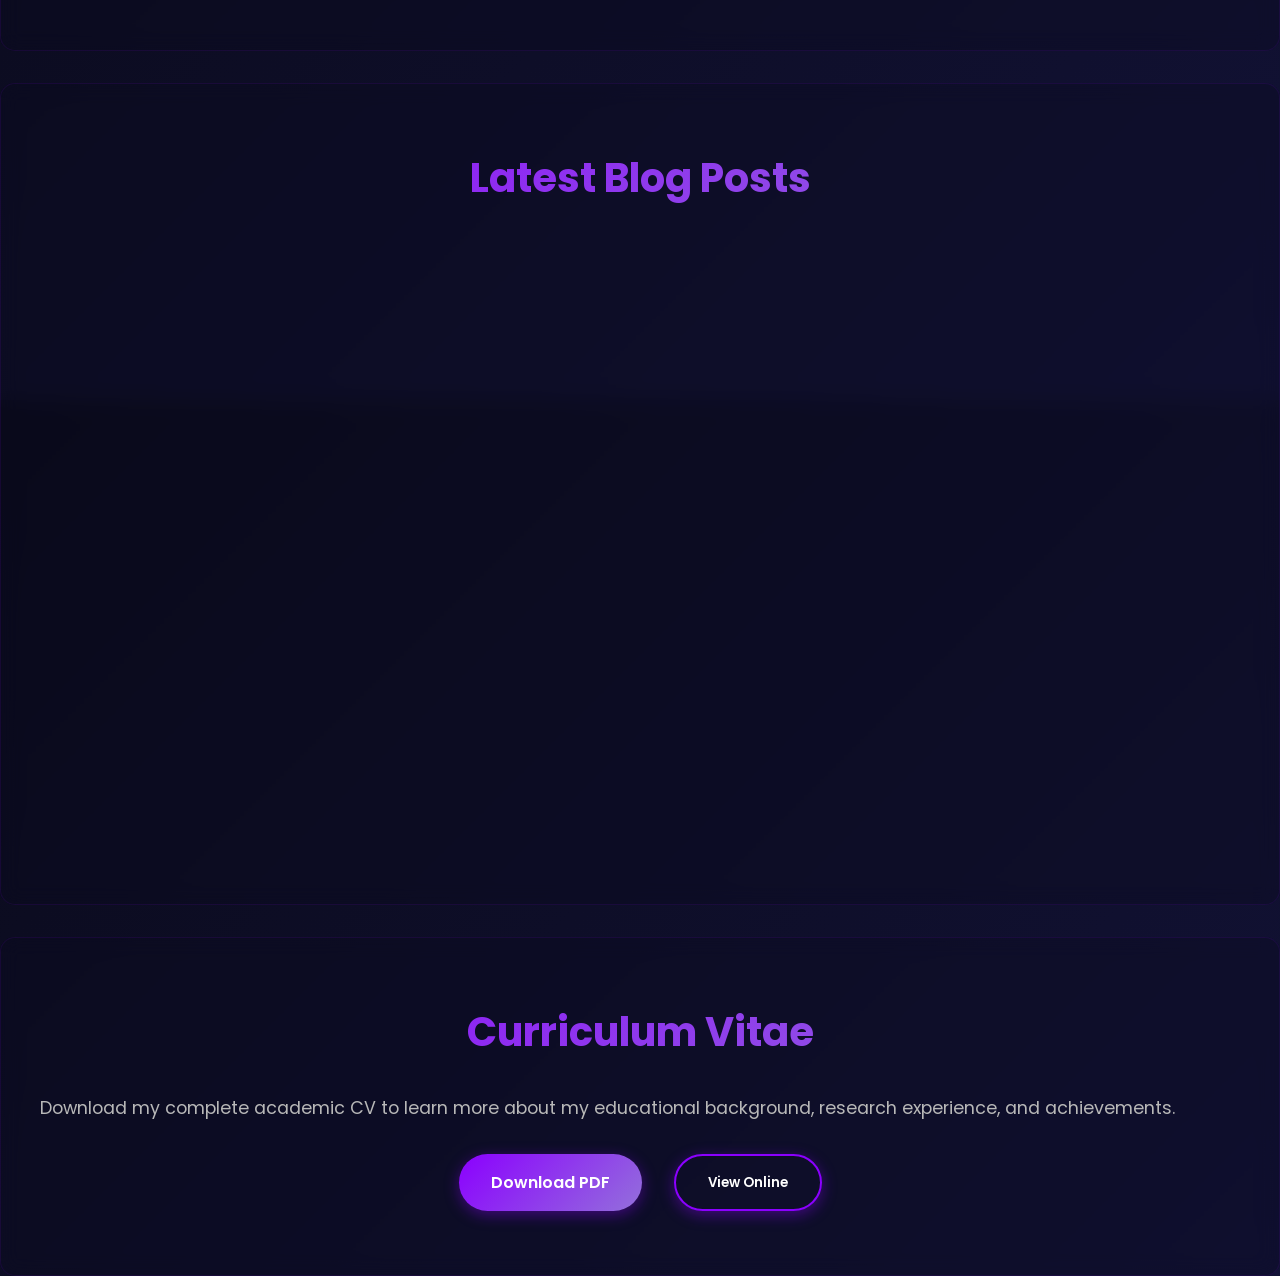
==== commit daf868a6: "Refactor CV modal implementation and enhance mobile menu functionality" ====
--- a/index.html
+++ b/index.html
@@ -15,14 +15,38 @@
         <nav>
             <div class="nav-logo">Shaukat Aziz</div>
             <div class="nav-links">
-                <a href="index.html">Home</a>
+                <a href="#home">Home</a>
                 <a href="tabs/research.html">Research</a>
                 <a href="tabs/projects.html">Projects</a>
                 <a href="tabs/blog.html">Blog</a>
                 <a href="shaukat_cv.pdf" target="_blank">CV</a>
             </div>
-            <button class="nav-contact">Contact</button>
+            <button class="nav-contact" onclick="openContactModal()">Contact</button>
+            
+            <!-- Mobile Menu Toggle -->
+            <div class="hamburger" onclick="toggleMenu()">
+                <span></span>
+                <span></span>
+                <span></span>
+                <span></span>
+            </div>
         </nav>
+        
+        <!-- Mobile Menu -->
+        <div class="mobile-menu" id="mobileMenu">
+            <div class="close-btn" onclick="toggleMenu()">
+                <i class="fas fa-times"></i>
+            </div>
+            <a href="#home" onclick="toggleMenu()">Home</a>
+            <a href="tabs/research.html">Research</a>
+            <a href="tabs/projects.html">Projects</a>
+            <a href="tabs/blog.html">Blog</a>
+            <a href="shaukat_cv.pdf" target="_blank">CV</a>
+            <button class="nav-contact" onclick="openContactModal(); toggleMenu();">Contact</button>
+        </div>
+        
+        <!-- Overlay for mobile menu -->
+        <div class="overlay" id="overlay" onclick="toggleMenu()"></div>
     </div>
     <div class="background-elements"></div>
     <nav style="display:none"></nav> <!-- nav is now loaded dynamically -->
@@ -160,25 +184,53 @@
             <p>Download my complete academic CV to learn more about my educational background, research experience, and achievements.</p>
             <div class="cv-actions">
                 <a href="./shaukat_cv.pdf" class="cv-download-btn" download>Download PDF</a>
-                <a href="./shaukat_cv.pdf" class="cv-view-btn" target="_blank" rel="noopener">View Online</a>
-            </div>
-        </div>
-    </section>
-
-    <!-- CV Viewer Modal -->
-    <div class="cv-viewer-modal" id="cvModal">
-        <div class="cv-viewer-container">
-            <div class="cv-viewer-header">
-                <h3>Curriculum Vitae - Shaukat Aziz</h3>
-                <button class="cv-close-btn" onclick="closeCVModal()">
+                <button class="cv-view-btn" onclick="openCVViewModal()">View Online</button>
+            </div>
+        </div>
+    </section>
+
+    <!-- Contact Modal -->
+    <div class="contact-modal" id="contactModal">
+        <div class="contact-modal-content">
+            <div class="contact-modal-header">
+                <h3>Contact Me</h3>
+                <button class="contact-close-btn" onclick="closeContactModal()">
                     <i class="fas fa-times"></i>
                 </button>
             </div>
-            <div class="cv-viewer-content">
-                <iframe id="cvFrame" src=""></iframe>
-            </div>
-        </div>
-    </div>
+            <div class="contact-modal-body">
+                <p>Get in touch for research collaborations, academic discussions, or any inquiries.</p>
+                
+                <div class="contact-options">
+                    <a href="mailto:shaukataziz2022@gmail.com" class="contact-option">
+                        <i class="fas fa-envelope"></i>
+                        <span>shaukataziz2022@gmail.com</span>
+                    </a>
+                    
+                    <a href="tel:+917708531490" class="contact-option">
+                        <i class="fas fa-phone"></i>
+                        <span>+91 7708531490</span>
+                    </a>
+                </div>
+            </div>
+        </div>
+    </div>
+
+    <!-- CV Viewer Modal -->
+    <div class="cv-view-modal" id="cvViewModal">
+        <div class="cv-view-modal-content">
+            <div class="cv-view-modal-header">
+                <h3>Curriculum Vitae - Shaukat Aziz</h3>
+                <button class="cv-view-close-btn" onclick="closeCVViewModal()">
+                    <i class="fas fa-times"></i>
+                </button>
+            </div>
+            <div class="cv-view-modal-body">
+                <iframe id="cvViewFrame" src="" width="100%" height="100%" frameborder="0"></iframe>
+            </div>
+        </div>
+    </div>
+
     <script src="js/script.js"></script>
 </body>
 </html>
--- a/css/style.css
+++ b/css/style.css
@@ -395,8 +395,8 @@
     border-radius: 23px;
   }
 
-  /* CV Themed Viewer */
-  .cv-viewer-modal {
+  /* CV Viewer Modal */
+  .cv-view-modal {
     position: fixed;
     top: 0;
     left: 0;
@@ -411,57 +411,167 @@
     padding: 2rem;
   }
 
-  .cv-viewer-container {
+  .cv-view-modal-content {
     width: 90%;
     max-width: 900px;
-    height: 90%;
+    height: 85%;
     background: rgba(10, 10, 30, 0.9);
     border-radius: 20px;
     border: 2px solid rgba(139, 0, 255, 0.3);
-    box-shadow: 0 20px 50px rgba(139, 0, 255, 0.3);
+    box-shadow: 0 20px 40px rgba(139, 0, 255, 0.1);
+    overflow: hidden;
     display: flex;
     flex-direction: column;
-    overflow: hidden;
-  }
-
-  .cv-viewer-header {
-    padding: 1.5rem 2rem;
-    background: linear-gradient(135deg, #8B00FF, #9370db);
-    color: white;
+  }
+
+  .cv-view-modal-header {
     display: flex;
     justify-content: space-between;
     align-items: center;
-  }
-
-  .cv-viewer-header h3 {
+    padding: 1.5rem 2rem;
+    background: rgba(139, 0, 255, 0.1);
+    border-bottom: 1px solid rgba(139, 0, 255, 0.2);
+    flex-shrink: 0;
+  }
+
+  .cv-view-modal-header h3 {
+    color: #8b00ff;
     margin: 0;
-    font-size: 1.3rem;
-  }
-
-  .cv-close-btn {
+    font-size: 1.5rem;
+  }
+
+  .cv-view-close-btn {
     background: none;
     border: none;
-    color: white;
+    color: #8b00ff;
     font-size: 1.5rem;
     cursor: pointer;
-    transition: all 0.3s ease;
-  }
-
-  .cv-close-btn:hover {
+    padding: 0.5rem;
+    border-radius: 50%;
+    transition: all 0.3s ease;
+  }
+
+  .cv-view-close-btn:hover {
+    background: rgba(139, 0, 255, 0.2);
     transform: rotate(90deg);
-    opacity: 0.8;
-  }
-
-  .cv-viewer-content {
+  }
+
+  .cv-view-modal-body {
     flex: 1;
+    padding: 0;
+    position: relative;
     overflow: hidden;
   }
 
-  .cv-viewer-content iframe {
+  .cv-view-modal-body iframe {
     width: 100%;
     height: 100%;
     border: none;
     background: white;
+    border-radius: 0 0 18px 18px;
+  }
+
+  /* Contact Modal */
+  .contact-modal {
+    position: fixed;
+    top: 0;
+    left: 0;
+    width: 100%;
+    height: 100%;
+    background: rgba(10, 10, 30, 0.95);
+    backdrop-filter: blur(15px);
+    z-index: 1000;
+    display: none;
+    align-items: center;
+    justify-content: center;
+    padding: 2rem;
+  }
+
+  .contact-modal-content {
+    width: 90%;
+    max-width: 500px;
+    background: rgba(10, 10, 30, 0.9);
+    border-radius: 20px;
+    border: 2px solid rgba(139, 0, 255, 0.3);
+    box-shadow: 0 20px 40px rgba(139, 0, 255, 0.1);
+    overflow: hidden;
+  }
+
+  .contact-modal-header {
+    display: flex;
+    justify-content: space-between;
+    align-items: center;
+    padding: 1.5rem 2rem;
+    background: rgba(139, 0, 255, 0.1);
+    border-bottom: 1px solid rgba(139, 0, 255, 0.2);
+  }
+
+  .contact-modal-header h3 {
+    color: #8b00ff;
+    margin: 0;
+    font-size: 1.5rem;
+  }
+
+  .contact-close-btn {
+    background: none;
+    border: none;
+    color: #8b00ff;
+    font-size: 1.5rem;
+    cursor: pointer;
+    padding: 0.5rem;
+    border-radius: 50%;
+    transition: all 0.3s ease;
+  }
+
+  .contact-close-btn:hover {
+    background: rgba(139, 0, 255, 0.2);
+    transform: rotate(90deg);
+  }
+
+  .contact-modal-body {
+    padding: 2rem;
+  }
+
+  .contact-modal-body p {
+    color: #e0e0e0;
+    margin-bottom: 1.5rem;
+    text-align: center;
+  }
+
+  .contact-options {
+    display: flex;
+    flex-direction: column;
+    gap: 1rem;
+  }
+
+  .contact-option {
+    display: flex;
+    align-items: center;
+    gap: 1rem;
+    padding: 1rem;
+    background: rgba(139, 0, 255, 0.1);
+    border: 1px solid rgba(139, 0, 255, 0.2);
+    border-radius: 10px;
+    color: #e0e0e0;
+    text-decoration: none;
+    transition: all 0.3s ease;
+  }
+
+  .contact-option:hover {
+    background: rgba(139, 0, 255, 0.2);
+    border-color: rgba(139, 0, 255, 0.4);
+    transform: translateY(-2px);
+  }
+
+  .contact-option i {
+    font-size: 1.2rem;
+    color: #8b00ff;
+    width: 20px;
+    text-align: center;
+  }
+
+  .contact-option span {
+    font-weight: 500;
   }
 
   @media (max-width: 992px) {
@@ -520,6 +630,36 @@
     .content h1 {
       font-size: 2.5rem;
     }
+
+    /* Mobile responsiveness for modals */
+    .contact-modal,
+    .cv-view-modal {
+      padding: 1rem;
+    }
+
+    .contact-modal-content {
+      width: 95%;
+      max-width: none;
+    }
+
+    .cv-view-modal-content {
+      width: 98%;
+      height: 90%;
+    }
+
+    .contact-modal-header,
+    .cv-view-modal-header {
+      padding: 1rem 1.5rem;
+    }
+
+    .contact-modal-header h3,
+    .cv-view-modal-header h3 {
+      font-size: 1.2rem;
+    }
+
+    .contact-modal-body {
+      padding: 1.5rem;
+    }
   }
 
   @media (max-width: 480px) {
@@ -552,6 +692,15 @@
     .background-elements::after {
       width: 200px;
       height: 200px;
+    }
+
+    .cv-view-modal-content {
+      height: 85%;
+    }
+    
+    .contact-modal-header h3,
+    .cv-view-modal-header h3 {
+      font-size: 1.1rem;
     }
   }
 
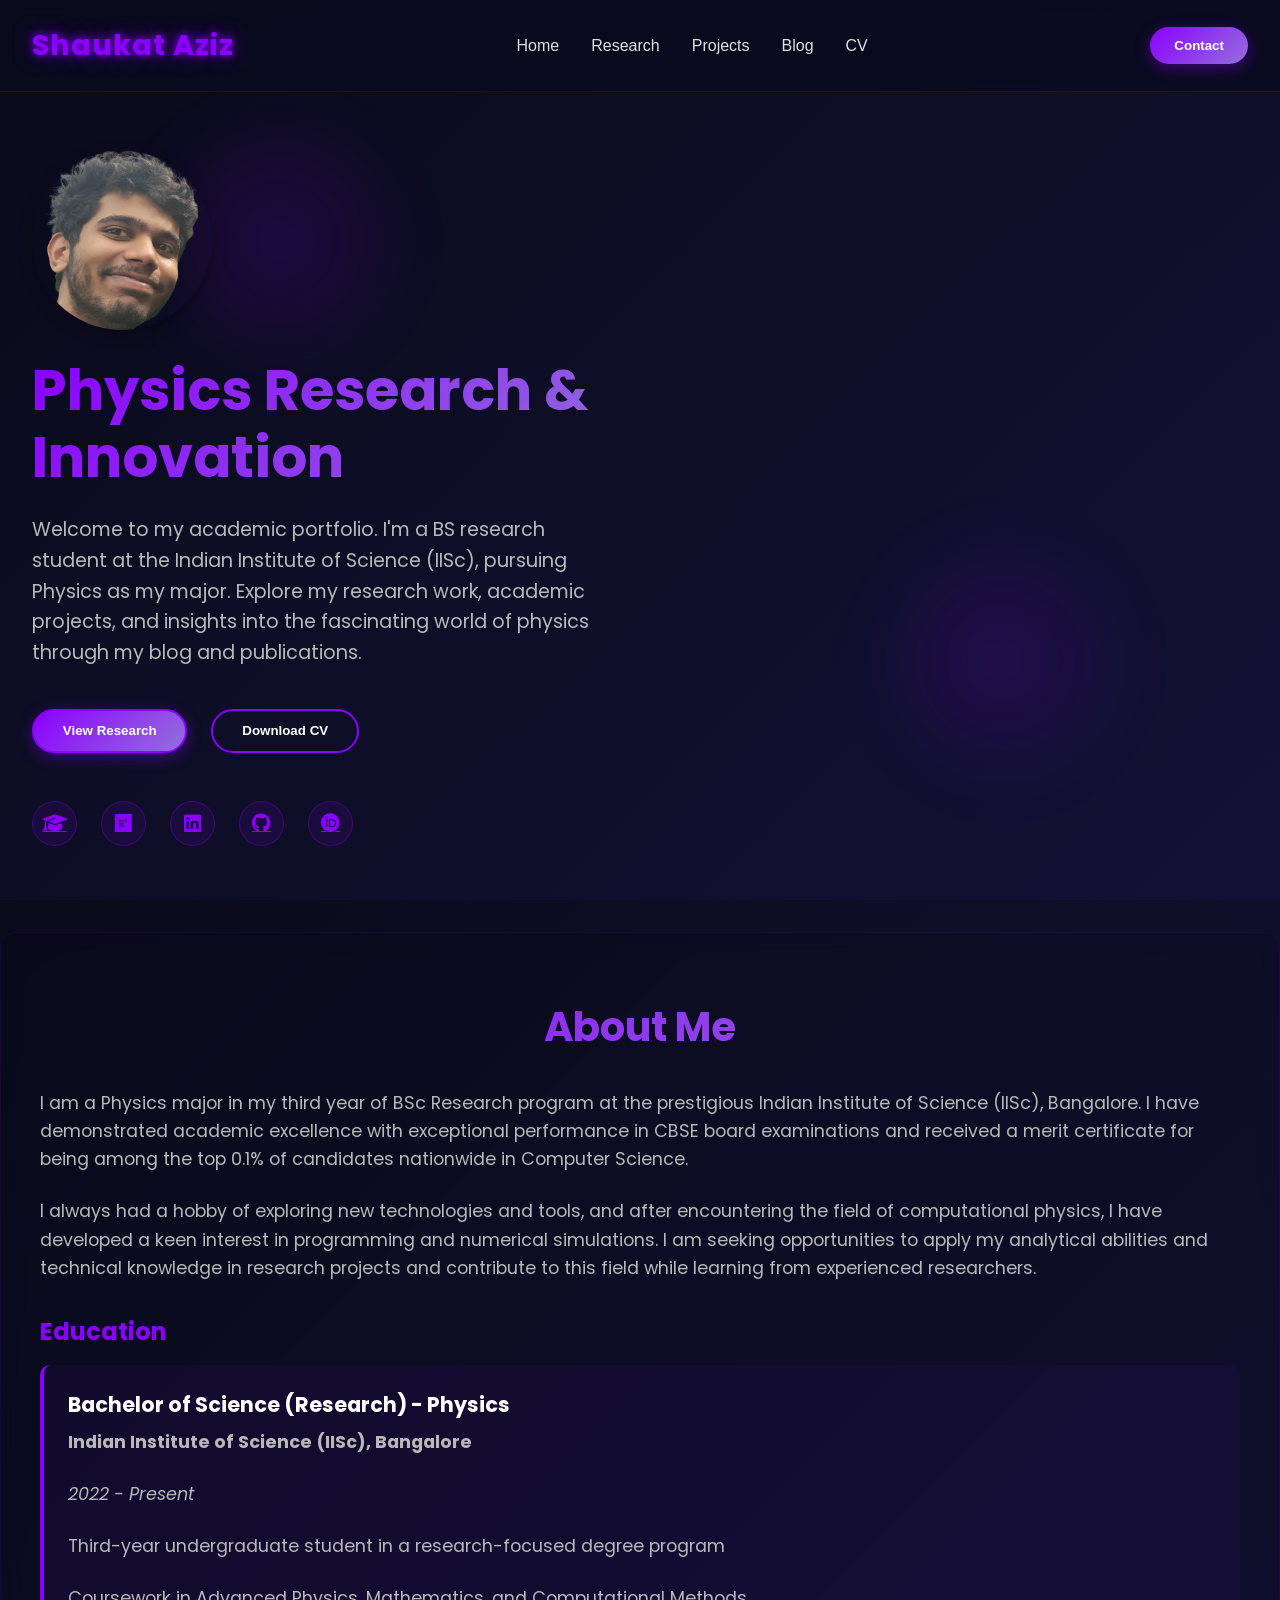
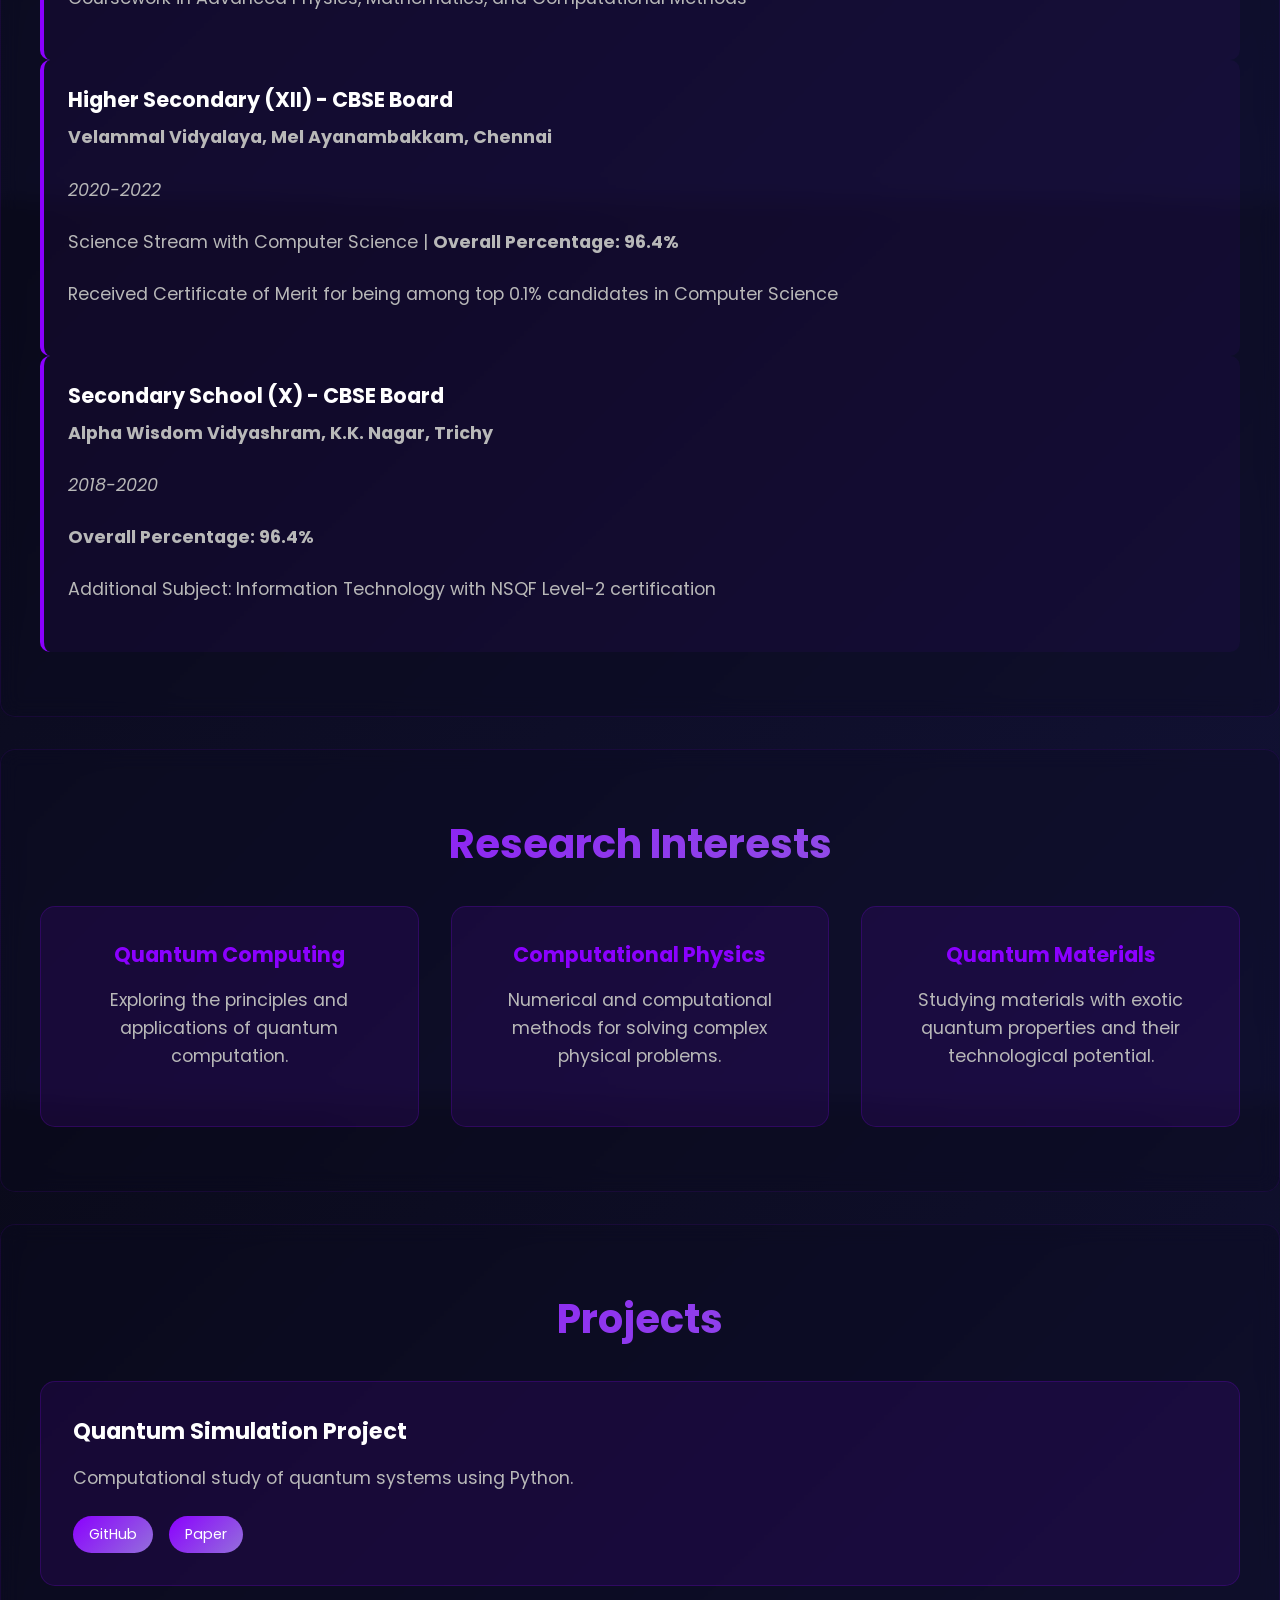
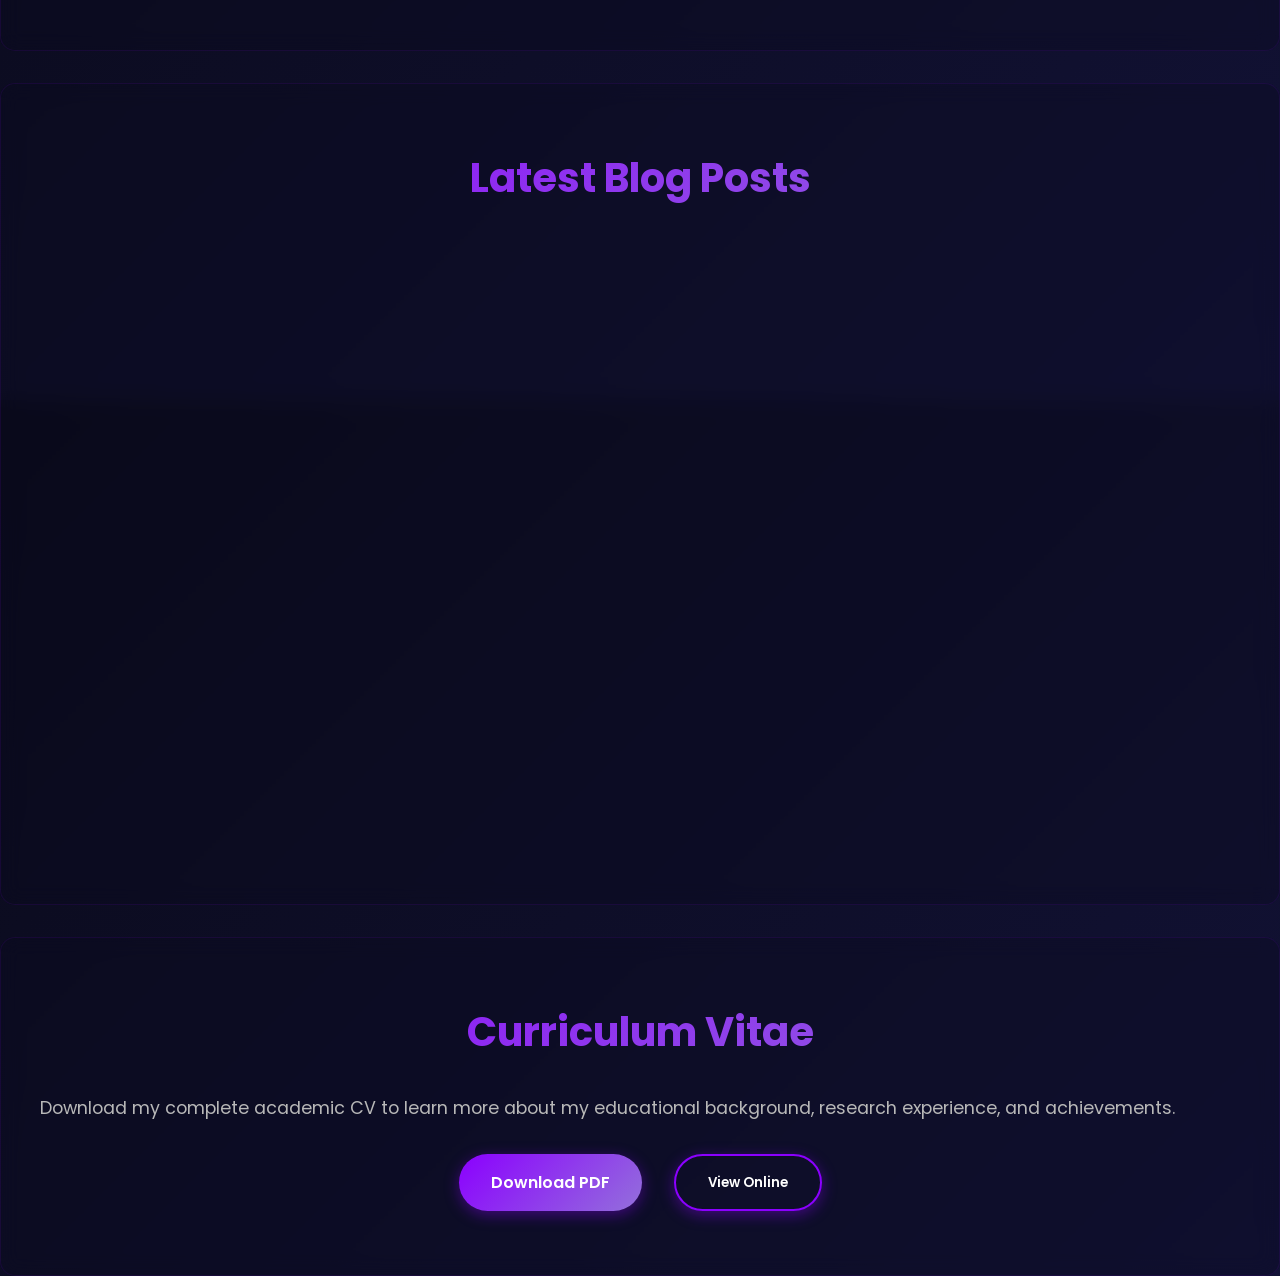
==== commit 29906ed5: "image addition" ====
--- a/index.html
+++ b/index.html
@@ -52,6 +52,7 @@
     <nav style="display:none"></nav> <!-- nav is now loaded dynamically -->
     <div class="container" id="home">
         <div class="content">
+            <img src="shaukat.png" alt="Shaukat Aziz" class="home-profile-image js-fade-in-image" loading="lazy">
             <h1>Physics Research & Innovation</h1>
             <p>
                 Welcome to my academic portfolio. I'm a BS research student at the Indian Institute of Science (IISc),
--- a/css/style.css
+++ b/css/style.css
@@ -947,4 +947,36 @@
     .project-links {
       justify-content: center;
     }
-  }+  }
+
+  .js-fade-in-image {
+    opacity: 0;
+    transition: opacity 1s ease-in-out;
+}
+
+.js-fade-in-image.is-visible {
+    opacity: 1;
+}
+
+@keyframes float {
+    0% { transform: translateY(0); }
+    50% { transform: translateY(-10px); }
+    100% { transform: translateY(0); }
+}
+
+.home-profile-image {
+    width: 180px; /* Keep the width */
+    height: 180px; /* Set height equal to width for circular shape */
+    border-radius: 50%; /* Make it round */
+    object-fit: cover; /* Crop the image to fit the circular container */
+    object-position: center -18px; /* Adjust vertical position within the frame */
+    box-shadow: 0 5px 15px rgba(0, 0, 0, 0.3);
+    transition: transform 0.3s ease-in-out, box-shadow 0.3s ease-in-out;
+    margin-bottom: 20px; /* Add some space below the image */
+    animation: float 3s ease-in-out infinite; /* Add the floating animation */
+}
+
+.home-profile-image:hover {
+    transform: scale(1.05); /* Only scale on hover */
+    box-shadow: 0 8px 20px rgba(0, 0, 0, 0.4);
+}
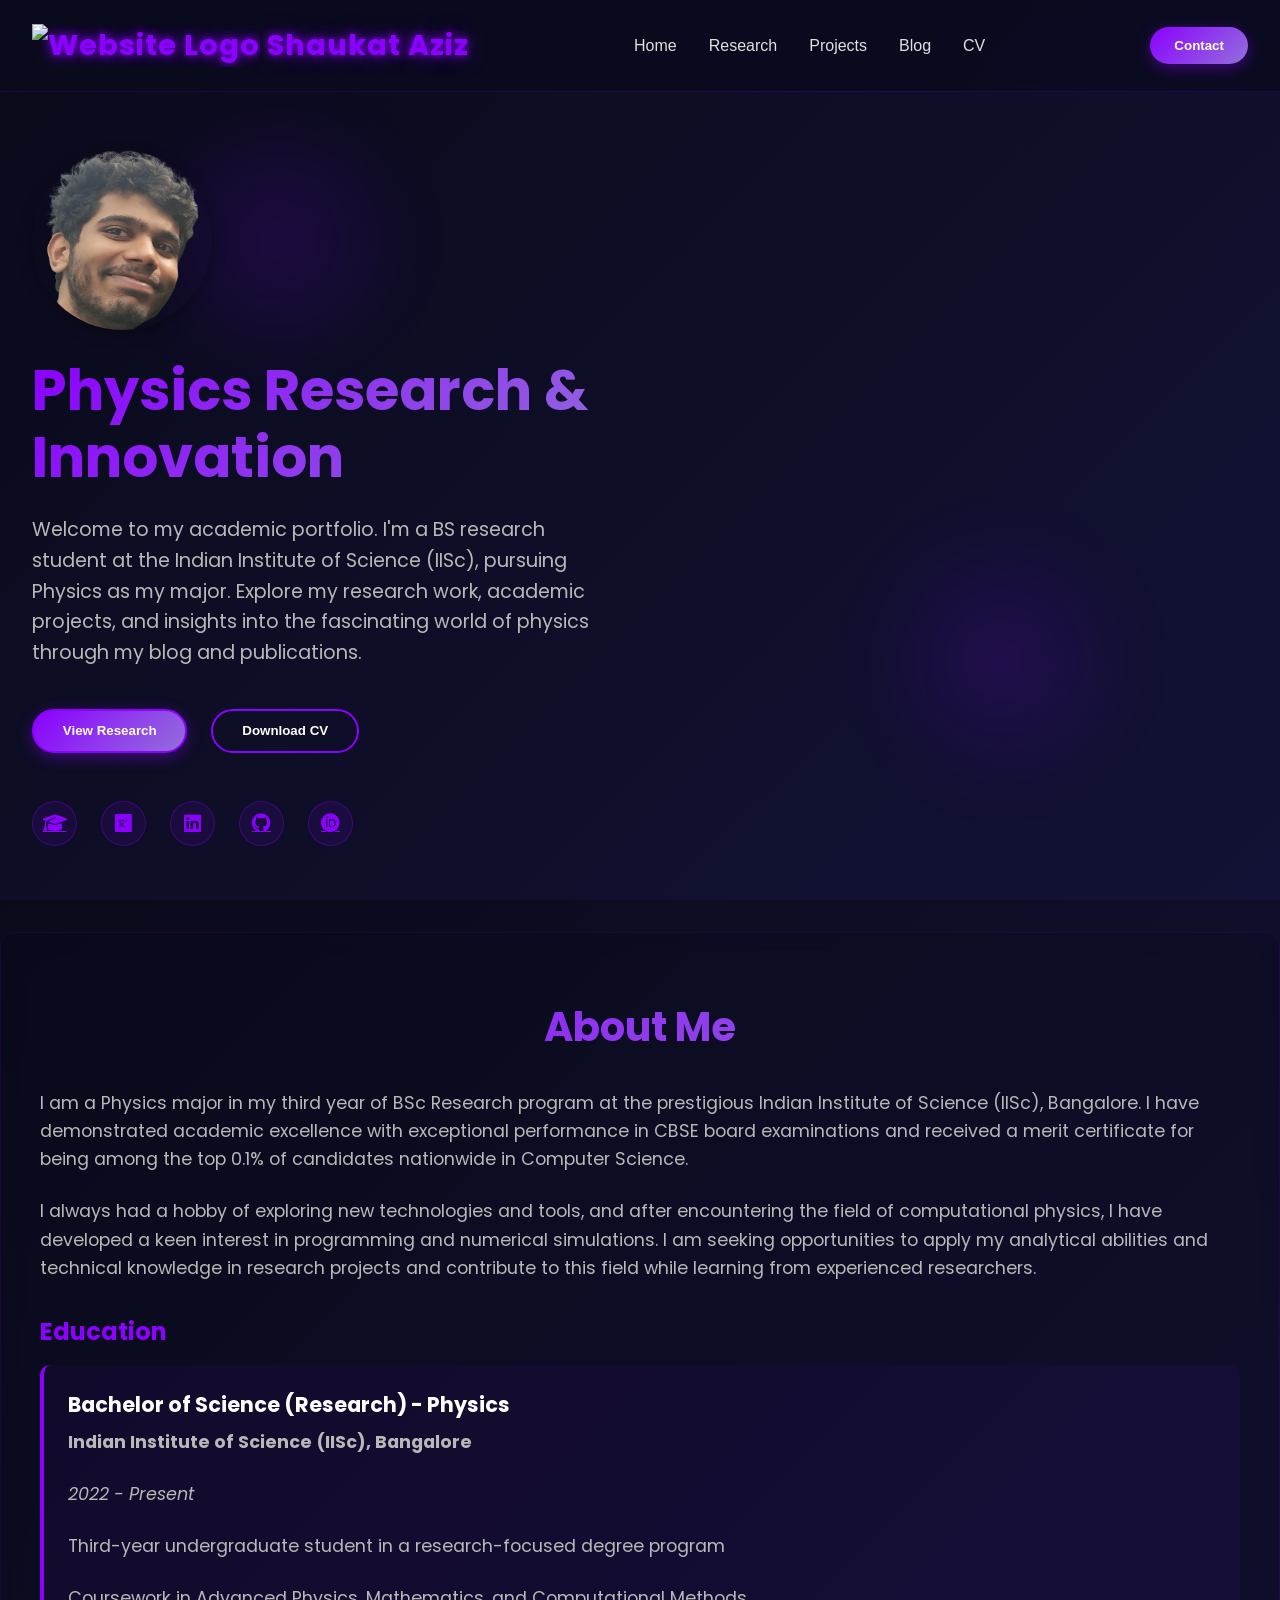
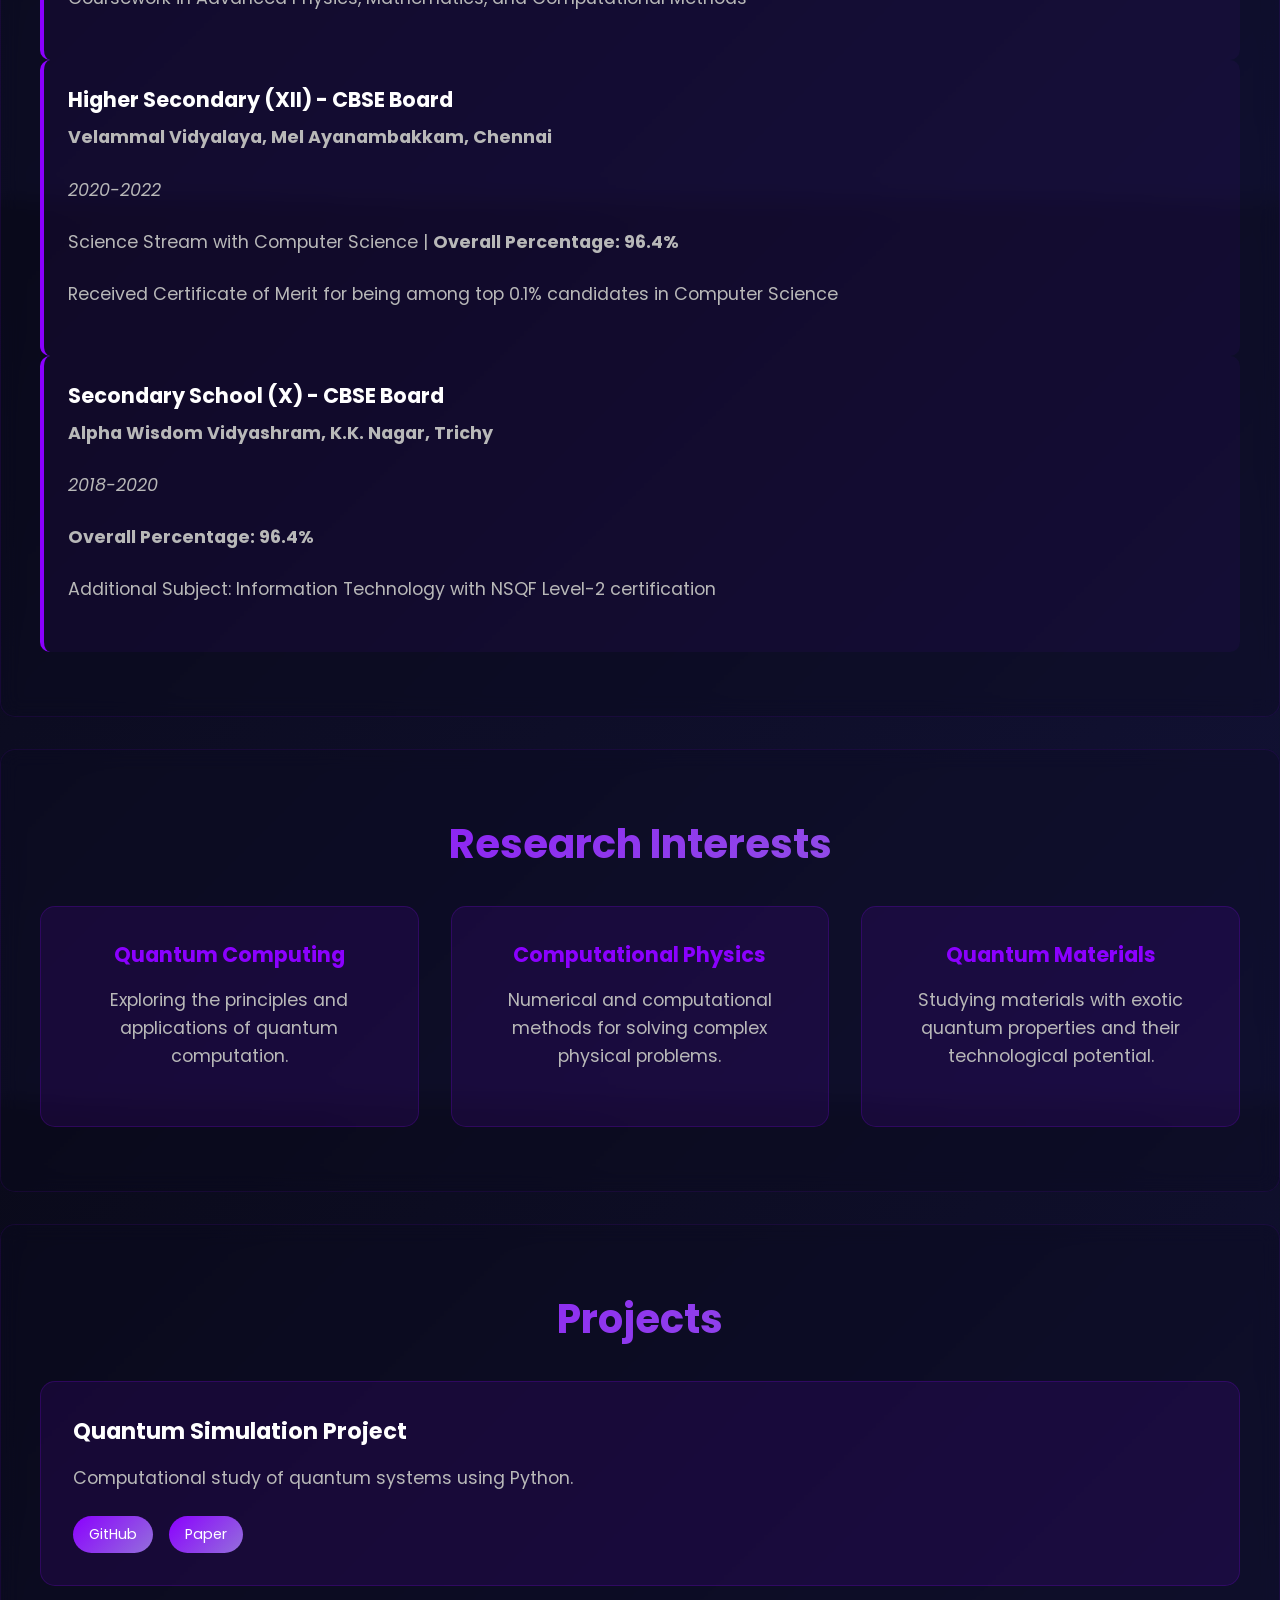
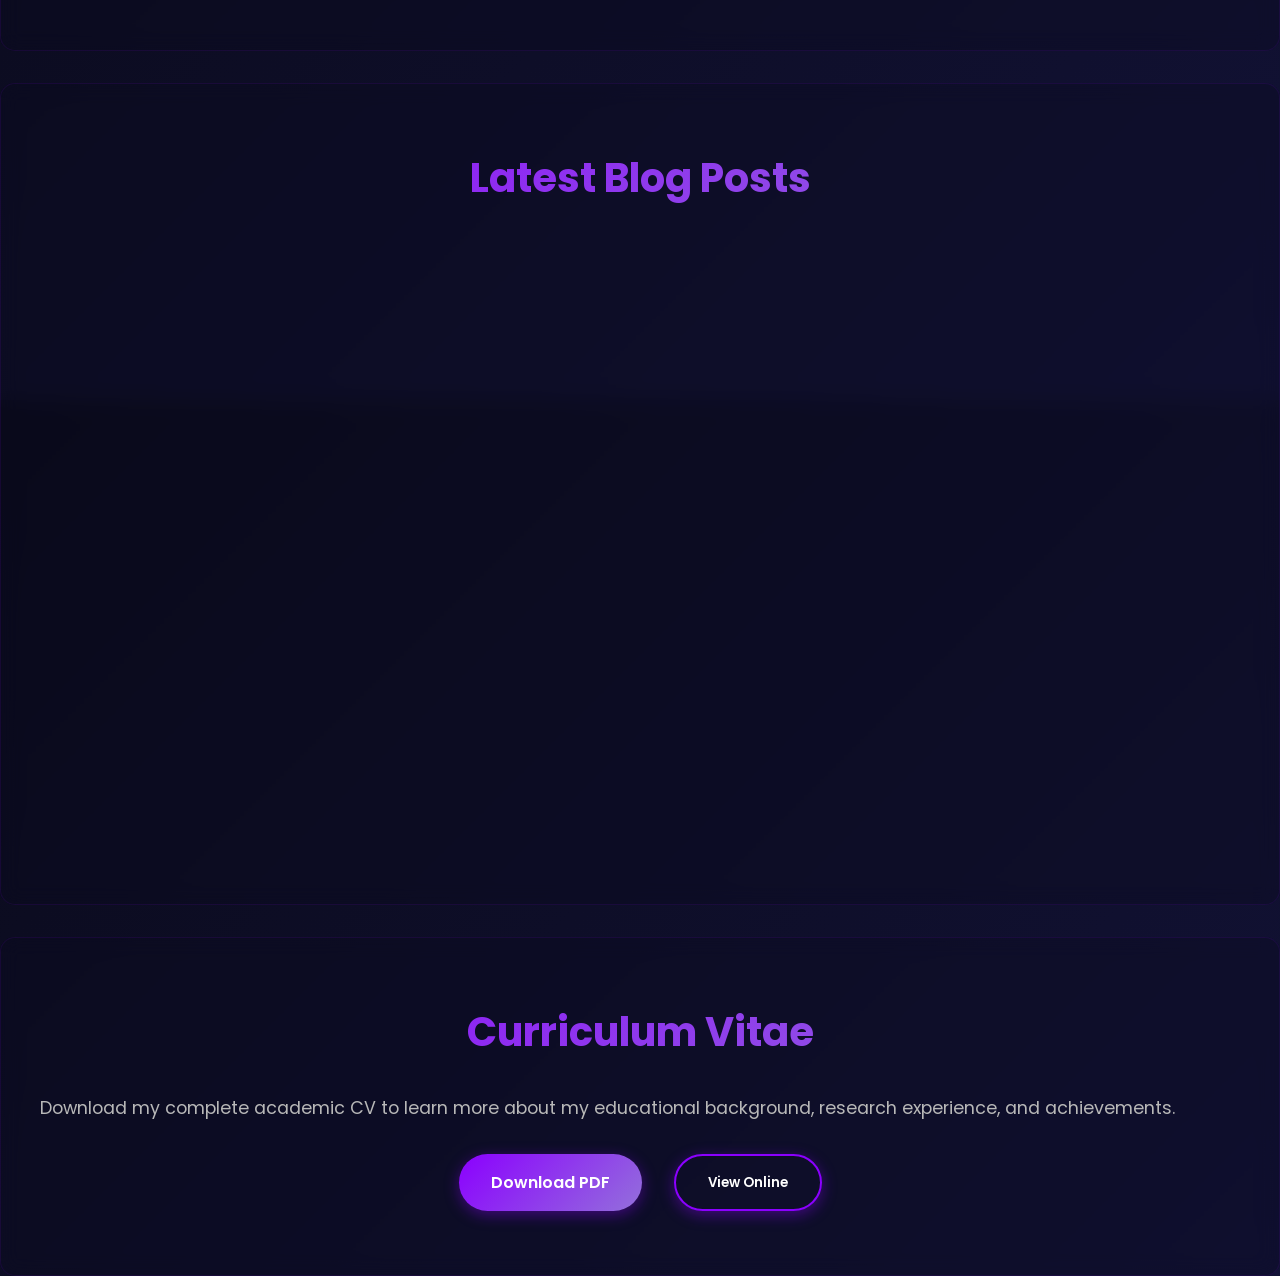
==== commit ff0e0401: "logo" ====
--- a/index.html
+++ b/index.html
@@ -13,7 +13,10 @@
 <body>
     <div id="navbar">
         <nav>
-            <div class="nav-logo">Shaukat Aziz</div>
+            <div class="nav-logo">
+                <img src="https://via.placeholder.com/40x40" alt="Website Logo" class="website-logo">
+                Shaukat Aziz
+            </div>
             <div class="nav-links">
                 <a href="#home">Home</a>
                 <a href="tabs/research.html">Research</a>
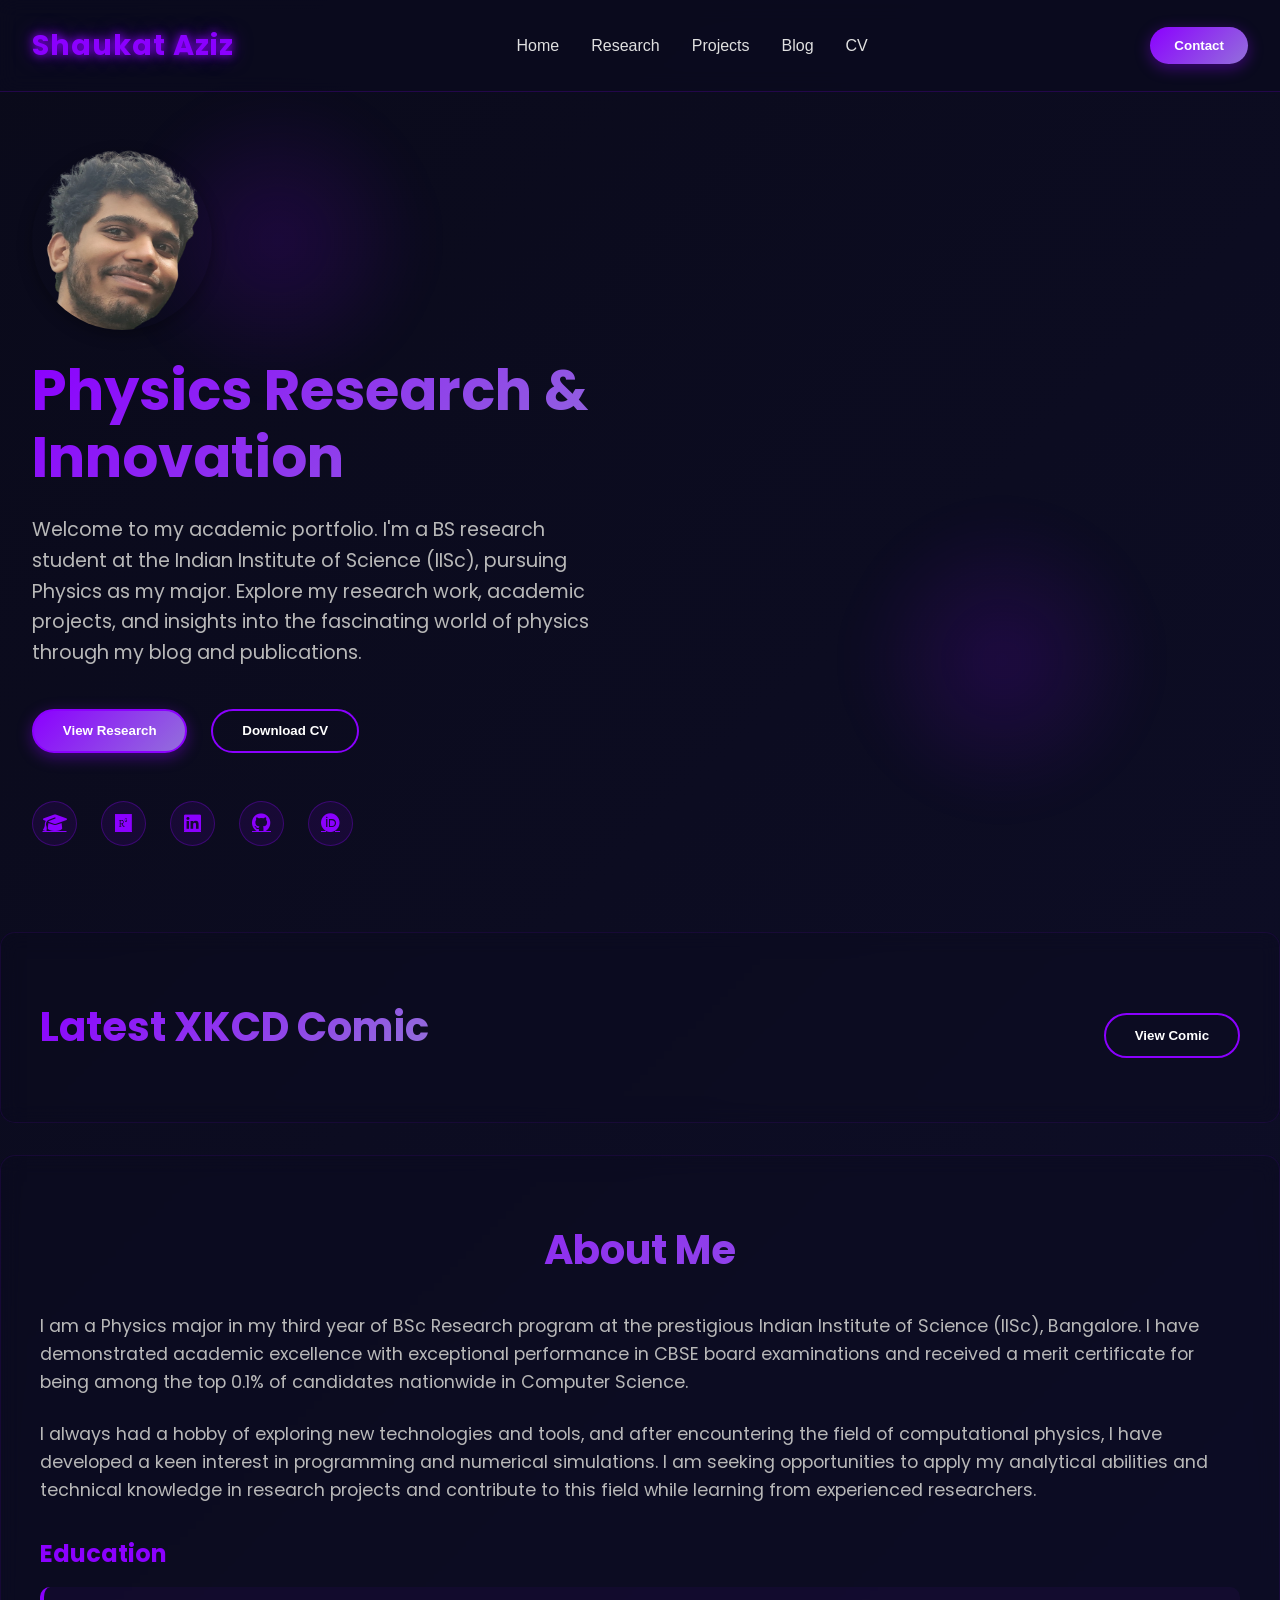
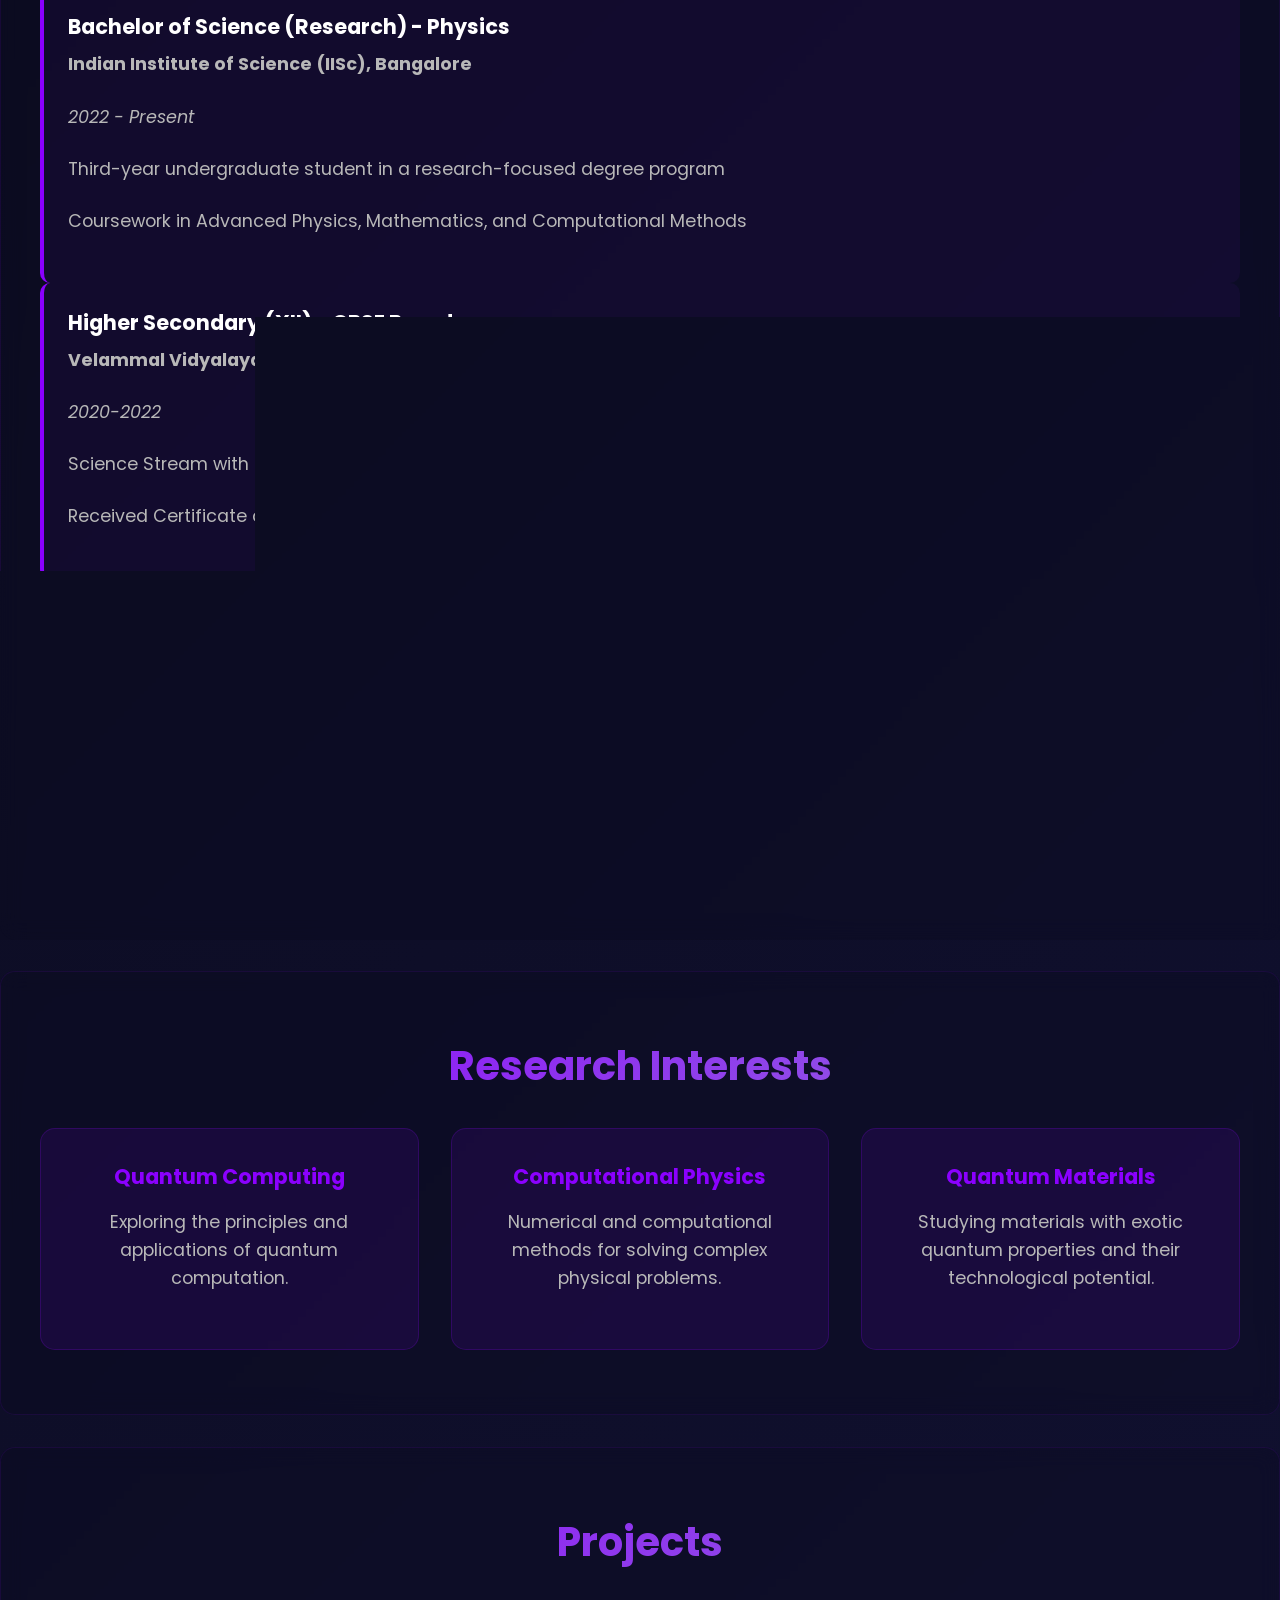
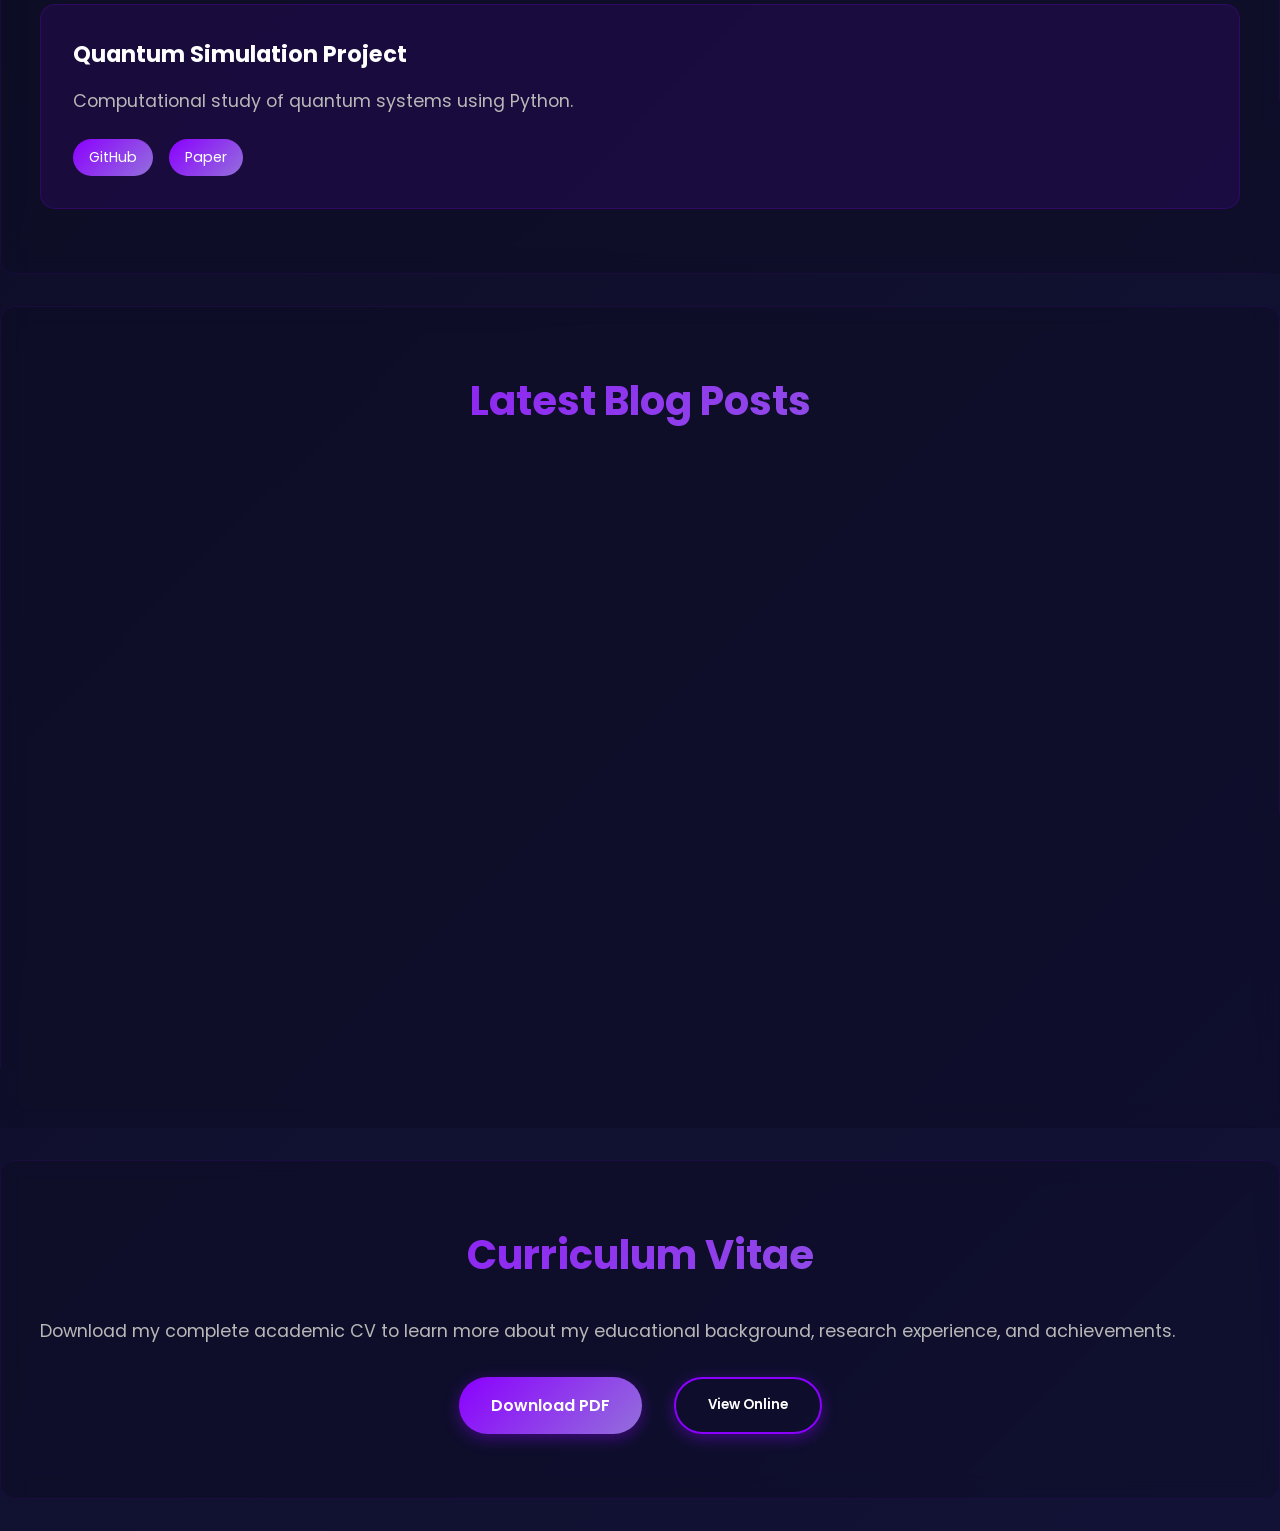
==== commit 5f67a1b9: "xkcd comic modal" ====
--- a/index.html
+++ b/index.html
@@ -8,15 +8,14 @@
     <link rel="stylesheet" href="css/style.css">
     <link rel="stylesheet" href="https://cdnjs.cloudflare.com/ajax/libs/font-awesome/6.4.0/css/all.min.css" />
     <link href="https://fonts.googleapis.com/css2?family=Poppins:wght@400;500;600;700&display=swap" rel="stylesheet">
+    <link rel="icon" type="image/png" href="favicon.png">
 </head>
 
 <body>
     <div id="navbar">
         <nav>
-            <div class="nav-logo">
-                <img src="https://via.placeholder.com/40x40" alt="Website Logo" class="website-logo">
-                Shaukat Aziz
-            </div>
+            <div class="nav-logo">Shaukat Aziz</div>
+            
             <div class="nav-links">
                 <a href="#home">Home</a>
                 <a href="tabs/research.html">Research</a>
@@ -80,6 +79,16 @@
             </div>
         </div>
     </div>
+
+    <!-- XKCD Section -->
+    <section id="xkcd" class="section">
+        <div class="section-container">
+            <div class="section-header xkcd-header">
+                <h2>Latest XKCD Comic</h2>
+                <button class="xkcd-view-btn" onclick="openXKCDModal()">View Comic</button>
+            </div>
+        </div>
+    </section>
 
     <!-- About Section -->
     <section id="about" class="section">
@@ -235,6 +244,22 @@
         </div>
     </div>
 
+    <!-- XKCD Modal -->
+    <div class="xkcd-modal" id="xkcdModal">
+        <div class="xkcd-modal-content">
+            <div class="xkcd-modal-header">
+                <h3 id="xkcdModalTitle">XKCD Comic</h3>
+                <button class="xkcd-close-btn" onclick="closeXKCDModal()">
+                    <i class="fas fa-times"></i>
+                </button>
+            </div>
+            <div class="xkcd-modal-body">
+                <img id="xkcdModalImg" src="" alt="" />
+                <p id="xkcdModalAlt"></p>
+            </div>
+        </div>
+    </div>
+
     <script src="js/script.js"></script>
 </body>
 </html>
--- a/css/style.css
+++ b/css/style.css
@@ -6,7 +6,7 @@
 
   html, body {
     width: 100%;
-    height: 100vh;
+    min-height: 100vh;
     font-family: 'Poppins', sans-serif;
     background: linear-gradient(135deg, #0a0a1a, #121236);
     color: #fff;
@@ -979,4 +979,127 @@
 .home-profile-image:hover {
     transform: scale(1.05); /* Only scale on hover */
     box-shadow: 0 8px 20px rgba(0, 0, 0, 0.4);
+}
+
+/* XKCD Widget */
+.xkcd-widget {
+  display: flex;
+  flex-direction: column;
+  align-items: center;
+  gap: 1.5rem;
+  margin-top: 2rem;
+  padding: 2rem;
+  background: rgba(139, 0, 255, 0.05);
+  border-radius: 15px;
+  border: 1px solid rgba(139, 0, 255, 0.2);
+  box-shadow: 0 10px 30px rgba(139, 0, 255, 0.2);
+}
+
+.xkcd-widget img {
+  max-width: 100%;
+  height: auto;
+  border-radius: 10px;
+  border: 1px solid rgba(139, 0, 255, 0.3);
+  box-shadow: 0 5px 15px rgba(139, 0, 255, 0.3);
+}
+
+.xkcd-widget p {
+  color: #e0e0e0;
+  font-size: 1.1rem;
+  text-align: center;
+}
+
+/* XKCD Modal */
+.xkcd-modal {
+  position: fixed;
+  top: 0;
+  left: 0;
+  width: 100vw;
+  height: 100vh;
+  background: rgba(10,10,30,0.95);
+  backdrop-filter: blur(15px);
+  display: none;
+  align-items: center;
+  justify-content: center;
+  padding: 2rem;
+  z-index: 1000;
+}
+
+.xkcd-modal-content {
+  width: 90%;
+  max-width: 800px;
+  background: rgba(10,10,30,0.9);
+  border-radius: 20px;
+  overflow: hidden;
+  display: flex;
+  flex-direction: column;
+}
+
+.xkcd-modal-header {
+  display: flex;
+  justify-content: space-between;
+  align-items: center;
+  padding: 1rem 1.5rem;
+  background: rgba(139,0,255,0.1);
+  border-bottom: 1px solid rgba(139,0,255,0.2);
+}
+
+.xkcd-modal-header h3 {
+  color: #8B00FF;
+  margin: 0;
+}
+
+.xkcd-close-btn {
+  background: none;
+  border: none;
+  color: #8B00FF;
+  font-size: 1.5rem;
+  cursor: pointer;
+}
+
+.xkcd-modal-body {
+  padding: 1rem;
+  text-align: center;
+}
+
+.xkcd-modal-body img {
+  max-width: 100%;
+  height: auto;
+  border-radius: 10px;
+  margin-bottom: 1rem;
+}
+
+.xkcd-modal-body p {
+  color: #e0e0e0;
+  font-size: 1.1rem;
+  text-align: center;
+}
+
+/* XKCD Section Header */
+.xkcd-header {
+  display: flex;
+  align-items: center;
+  justify-content: space-between;
+}
+
+.xkcd-header h2 {
+  margin: 0;
+}
+
+.xkcd-view-btn {
+  background: transparent;
+  color: #fff;
+  border: 2px solid #8B00FF;
+  padding: 0.8rem 1.8rem;
+  border-radius: 30px;
+  cursor: pointer;
+  font-weight: 600;
+  transition: all 0.3s ease;
+  margin-top: 1rem;
+}
+.xkcd-view-btn:hover {
+  background: #8B00FF;
+  color: #121236;
+  transform: translateY(-2px);
+  box-shadow: 0 6px 20px rgba(139, 0, 255, 0.6);
 }
